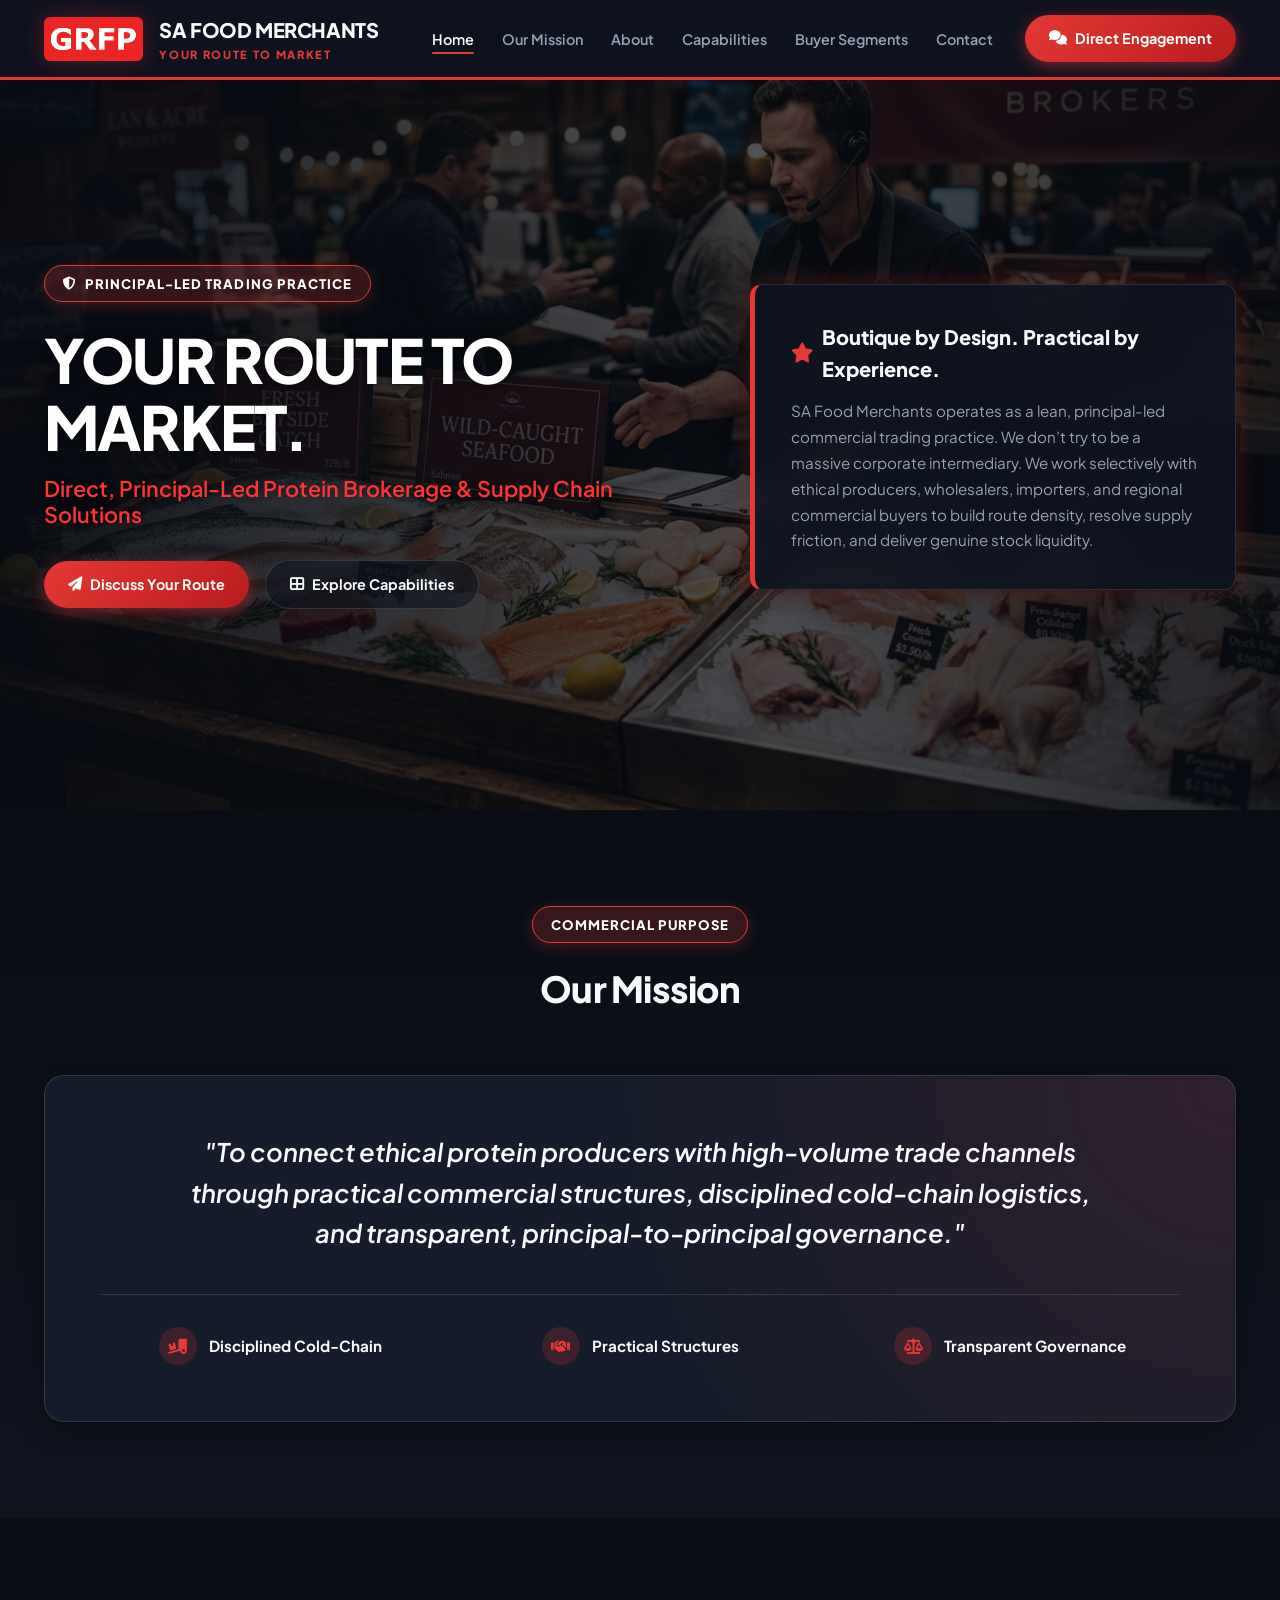
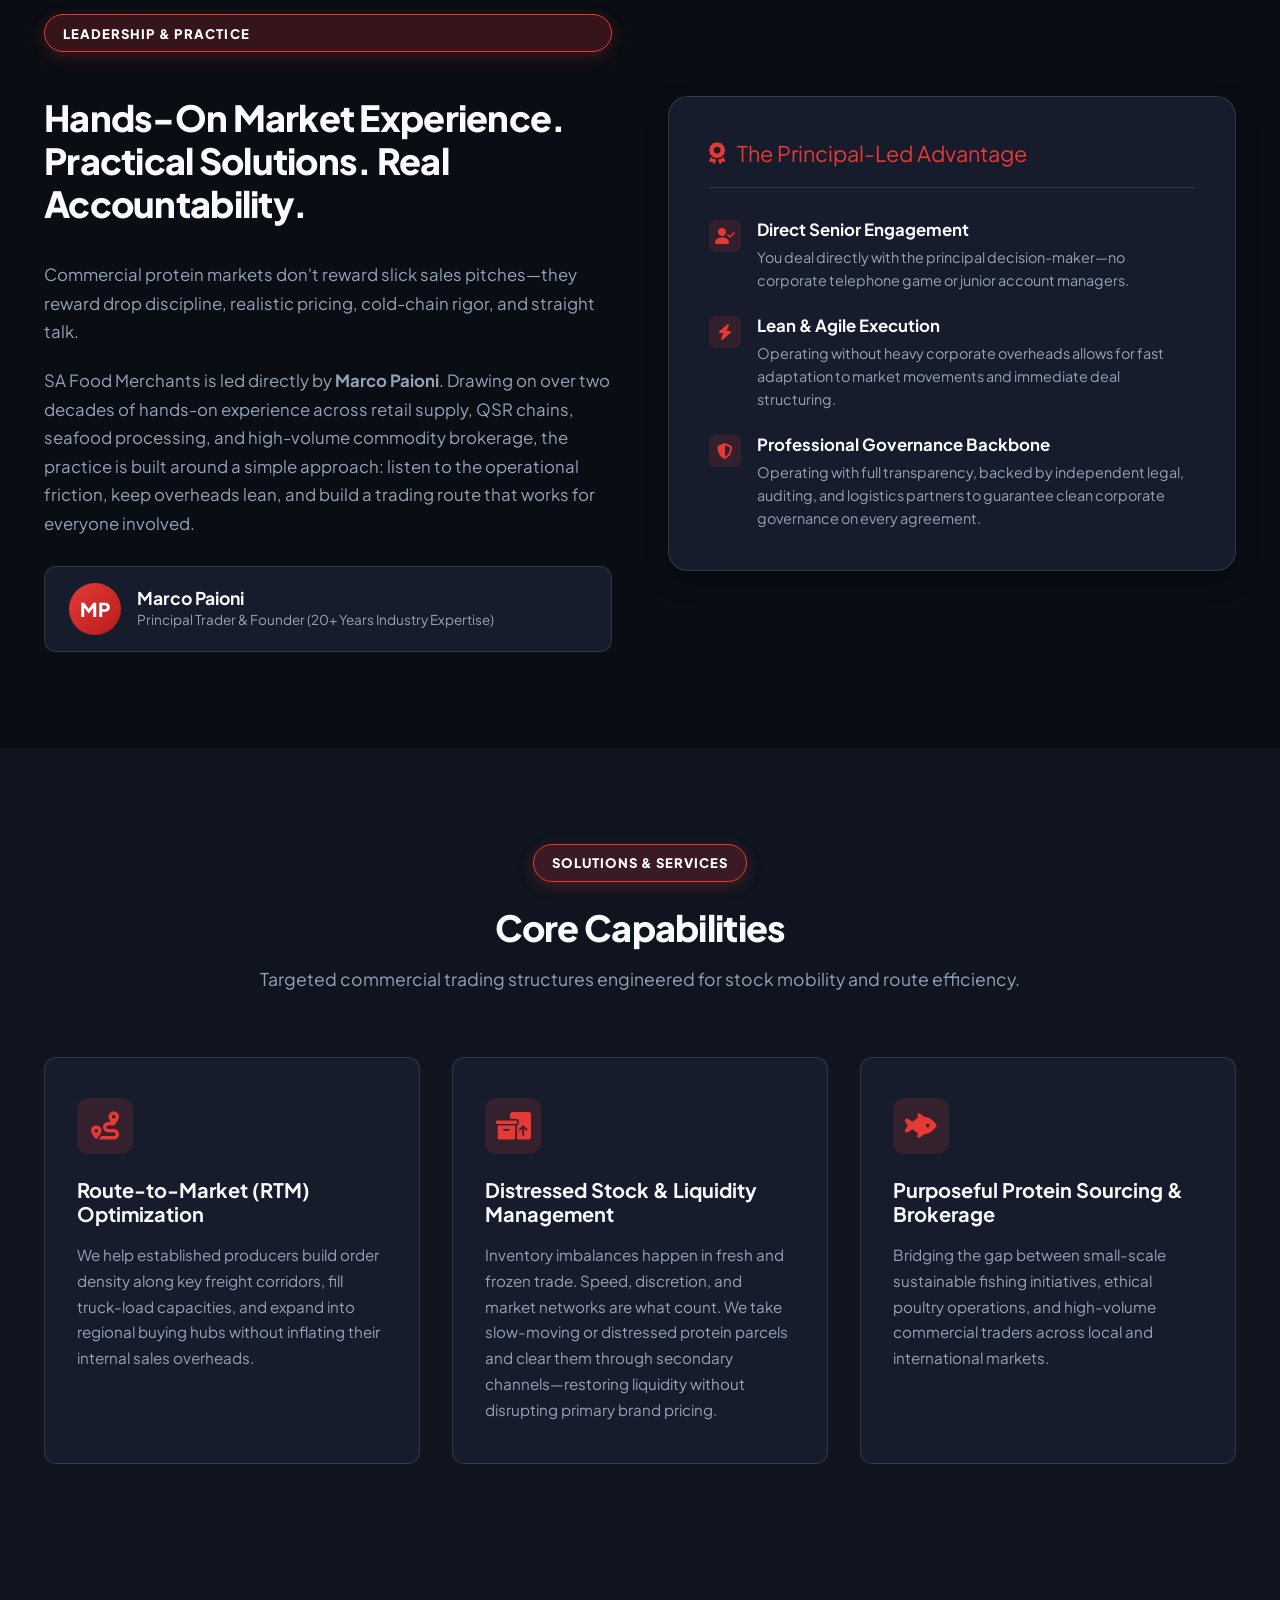
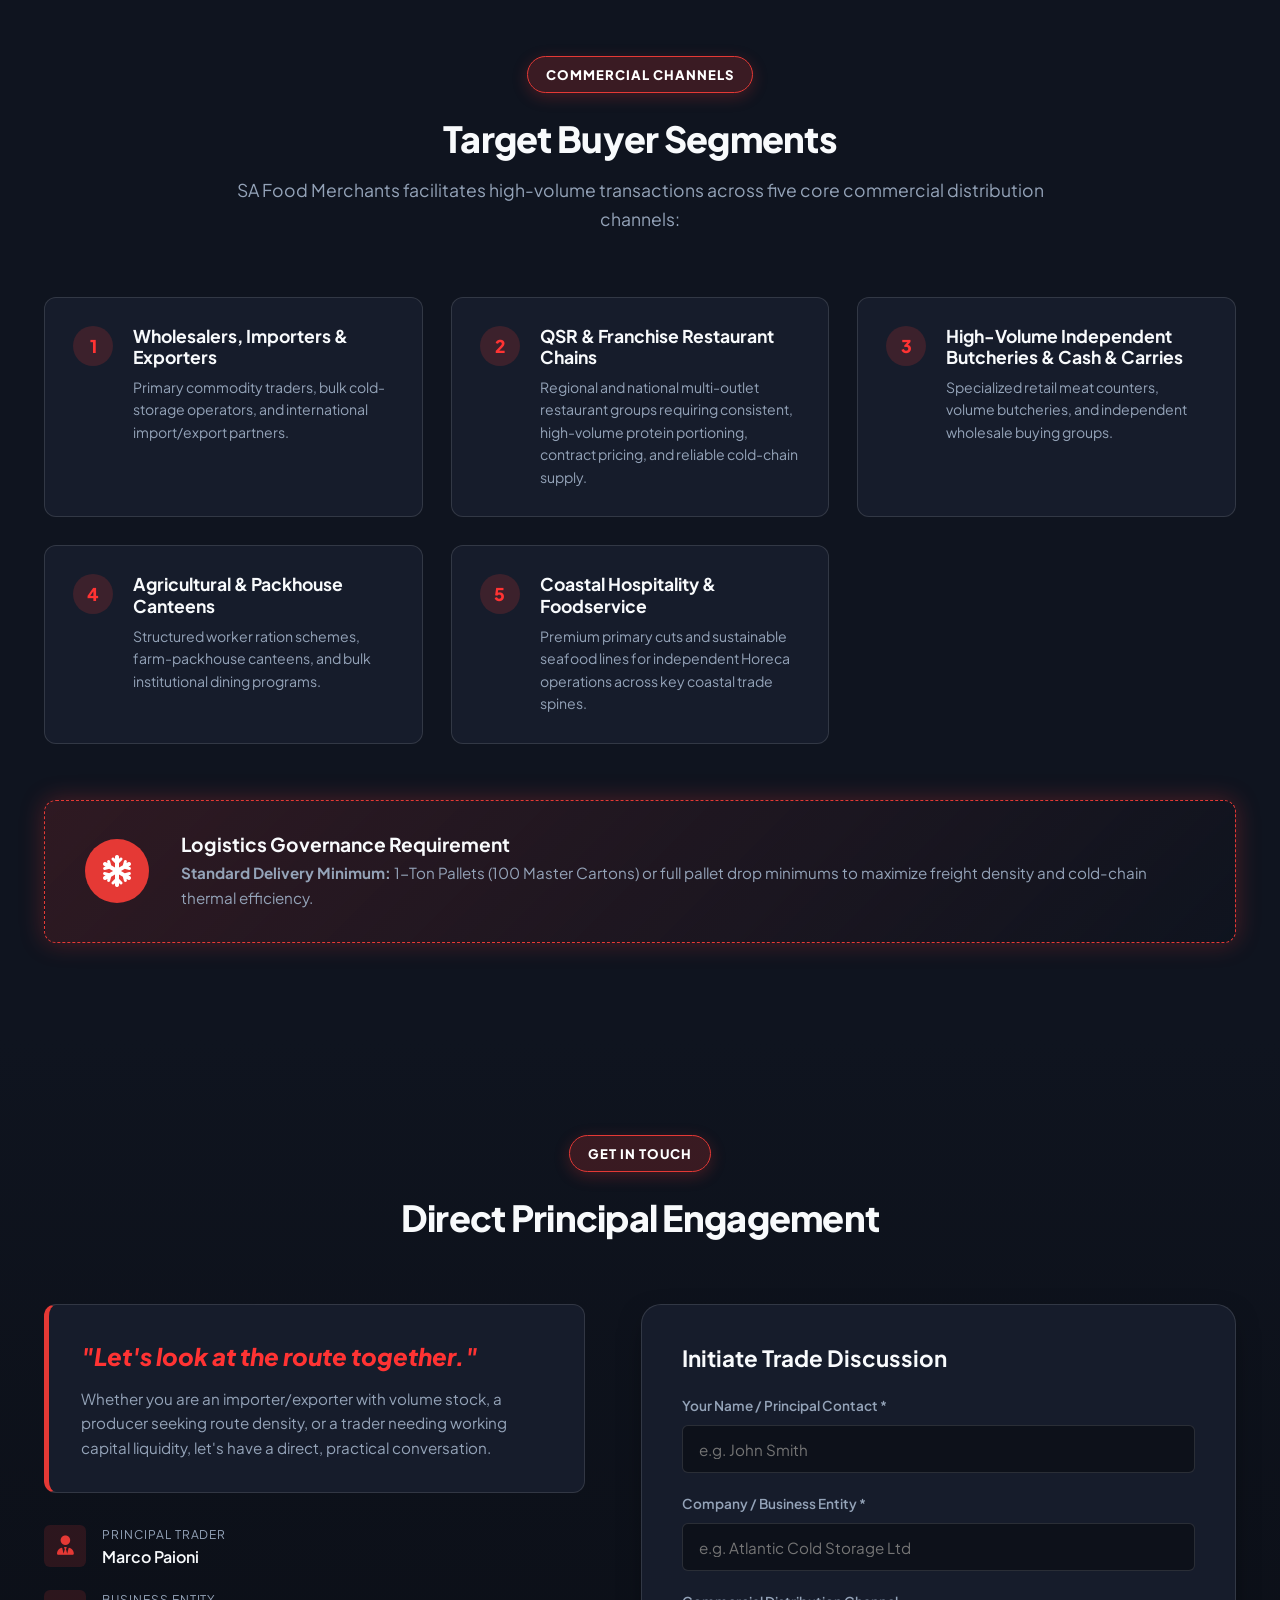
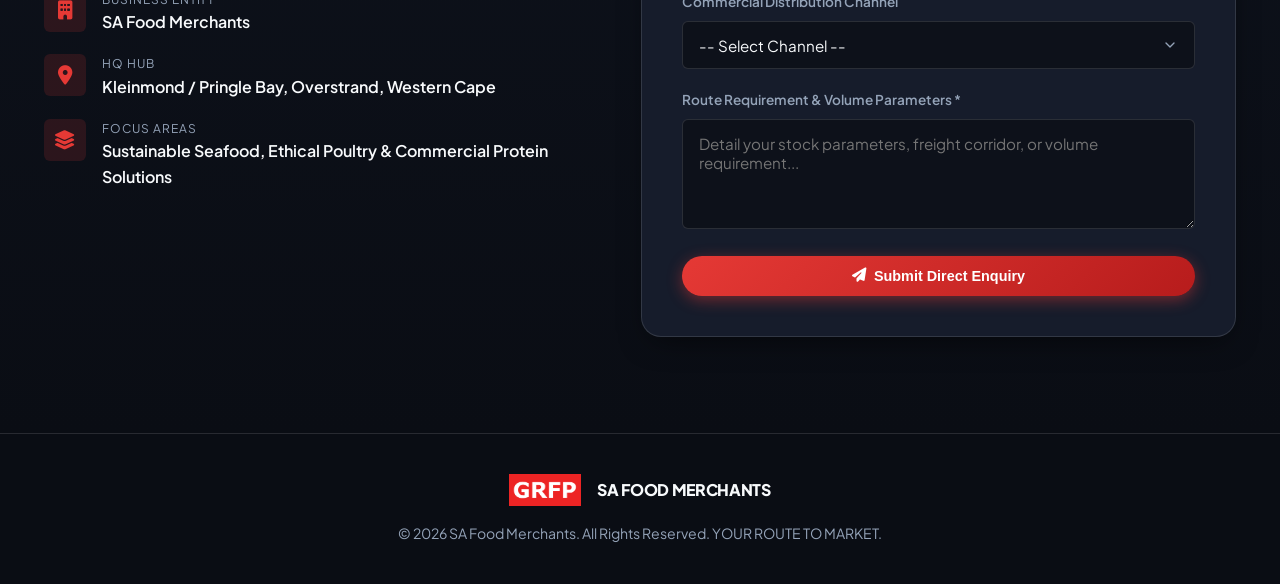
==== index.html @ 824115c0 "Add files via upload" ====
<!DOCTYPE html>
<html lang="en">
<head>
  <meta charset="UTF-8">
  <meta name="viewport" content="width=device-width, initial-scale=1.0">
  <title>SA Food Merchants | Your Route To Market</title>
  <meta name="description" content="Direct, Principal-Led Protein Brokerage & Supply Chain Solutions. SA Food Merchants connects ethical protein producers with high-volume trade channels across South Africa.">
  
  <!-- Google Fonts & FontAwesome -->
  <link rel="preconnect" href="https://fonts.googleapis.com">
  <link rel="preconnect" href="https://fonts.gstatic.com" crossorigin>
  <link href="https://fonts.googleapis.com/css2?family=Plus+Jakarta+Sans:ital,wght@0,400;0,500;0,600;0,700;0,800;1,600&display=swap" rel="stylesheet">
  <link rel="stylesheet" href="https://cdnjs.cloudflare.com/ajax/libs/font-awesome/6.4.0/css/all.min.css">
  
  <!-- Custom CSS -->
  <link rel="stylesheet" href="style.css">
</head>
<body>

  <!-- HEADER / NAVIGATION -->
  <header class="site-header">
    <div class="container nav-wrapper">
      <a href="#hero" class="brand-identity">
        <img src="GRFP-Logo.png" alt="GRFP Logo" class="brand-logo-img">
        <div class="brand-text-wrap">
          <span class="brand-name">SA Food Merchants</span>
          <span class="brand-tagline">YOUR ROUTE TO MARKET</span>
        </div>
      </a>

      <button class="mobile-toggle" aria-label="Toggle navigation menu">
        <i class="fas fa-bars"></i>
      </button>

      <nav class="main-nav">
        <ul class="nav-links">
          <li><a href="#hero" class="nav-link active">Home</a></li>
          <li><a href="#mission" class="nav-link">Our Mission</a></li>
          <li><a href="#about" class="nav-link">About</a></li>
          <li><a href="#capabilities" class="nav-link">Capabilities</a></li>
          <li><a href="#buyers" class="nav-link">Buyer Segments</a></li>
          <li><a href="#contact" class="nav-link">Contact</a></li>
        </ul>
        <a href="#contact" class="btn btn-primary">
          <i class="fas fa-comments"></i> Direct Engagement
        </a>
      </nav>
    </div>
  </header>

  <!-- SECTION 1: HERO -->
  <section id="hero" class="hero-section">
    <div class="hero-bg-overlay"></div>
    <div class="container hero-grid">
      <div class="hero-text-content fade-in-up">
        <div class="badge-pill">
          <i class="fas fa-shield-halved"></i> Principal-Led Trading Practice
        </div>
        <h1 class="hero-title">YOUR ROUTE TO MARKET.</h1>
        <h2 class="hero-subtitle">Direct, Principal-Led Protein Brokerage &amp; Supply Chain Solutions</h2>
        
        <div class="hero-actions">
          <a href="#contact" class="btn btn-primary">
            <i class="fas fa-paper-plane"></i> Discuss Your Route
          </a>
          <a href="#capabilities" class="btn btn-outline">
            <i class="fas fa-th-large"></i> Explore Capabilities
          </a>
        </div>
      </div>

      <!-- Hero Callout Box -->
      <div class="hero-callout-card fade-in-up">
        <div class="callout-header">
          <i class="fas fa-star text-red"></i>
          <span>Boutique by Design. Practical by Experience.</span>
        </div>
        <p class="callout-body">
          SA Food Merchants operates as a lean, principal-led commercial trading practice. We don’t try to be a massive corporate intermediary. We work selectively with ethical producers, wholesalers, importers, and regional commercial buyers to build route density, resolve supply friction, and deliver genuine stock liquidity.
        </p>
      </div>
    </div>
  </section>

  <!-- SECTION 2: MISSION STATEMENT -->
  <section id="mission" class="mission-section section-padding">
    <div class="container">
      <div class="section-header fade-in-up">
        <div class="badge-pill">Commercial Purpose</div>
        <h2 class="section-title">Our Mission</h2>
      </div>

      <div class="mission-card fade-in-up">
        <blockquote class="mission-quote">
          "To connect ethical protein producers with high-volume trade channels through practical commercial structures, disciplined cold-chain logistics, and transparent, principal-to-principal governance."
        </blockquote>

        <div class="mission-pillars">
          <div class="pillar-item">
            <div class="pillar-icon"><i class="fas fa-truck-ramp-box"></i></div>
            <span>Disciplined Cold-Chain</span>
          </div>
          <div class="pillar-item">
            <div class="pillar-icon"><i class="fas fa-handshake"></i></div>
            <span>Practical Structures</span>
          </div>
          <div class="pillar-item">
            <div class="pillar-icon"><i class="fas fa-scale-balanced"></i></div>
            <span>Transparent Governance</span>
          </div>
        </div>
      </div>
    </div>
  </section>

  <!-- SECTION 3: ABOUT & APPROACH -->
  <section id="about" class="section-padding">
    <div class="container">
      <div class="about-grid">
        <!-- Left: Text content -->
        <div class="about-content fade-in-up">
          <div class="badge-pill">Leadership &amp; Practice</div>
          <h2 class="section-title">Hands-On Market Experience. Practical Solutions. Real Accountability.</h2>
          
          <p class="about-text">
            Commercial protein markets don't reward slick sales pitches—they reward drop discipline, realistic pricing, cold-chain rigor, and straight talk.
          </p>
          
          <p class="about-text">
            SA Food Merchants is led directly by <strong>Marco Paioni</strong>. Drawing on over two decades of hands-on experience across retail supply, QSR chains, seafood processing, and high-volume commodity brokerage, the practice is built around a simple approach: listen to the operational friction, keep overheads lean, and build a trading route that works for everyone involved.
          </p>

          <div class="leader-badge">
            <div class="leader-avatar">MP</div>
            <div class="leader-info">
              <h4>Marco Paioni</h4>
              <p>Principal Trader &amp; Founder (20+ Years Industry Expertise)</p>
            </div>
          </div>
        </div>

        <!-- Right: Feature Box -->
        <div class="advantage-card fade-in-up">
          <div class="advantage-card-header">
            <i class="fas fa-award"></i>
            <span>The Principal-Led Advantage</span>
          </div>

          <ul class="advantage-list">
            <li class="advantage-item">
              <div class="advantage-bullet"><i class="fas fa-user-check"></i></div>
              <div class="advantage-details">
                <h5>Direct Senior Engagement</h5>
                <p>You deal directly with the principal decision-maker—no corporate telephone game or junior account managers.</p>
              </div>
            </li>

            <li class="advantage-item">
              <div class="advantage-bullet"><i class="fas fa-bolt"></i></div>
              <div class="advantage-details">
                <h5>Lean &amp; Agile Execution</h5>
                <p>Operating without heavy corporate overheads allows for fast adaptation to market movements and immediate deal structuring.</p>
              </div>
            </li>

            <li class="advantage-item">
              <div class="advantage-bullet"><i class="fas fa-shield-alt"></i></div>
              <div class="advantage-details">
                <h5>Professional Governance Backbone</h5>
                <p>Operating with full transparency, backed by independent legal, auditing, and logistics partners to guarantee clean corporate governance on every agreement.</p>
              </div>
            </li>
          </ul>
        </div>
      </div>
    </div>
  </section>

  <!-- SECTION 4: CORE SERVICES -->
  <section id="capabilities" class="section-padding" style="background: var(--bg-main);">
    <div class="container">
      <div class="section-header fade-in-up">
        <div class="badge-pill">Solutions &amp; Services</div>
        <h2 class="section-title">Core Capabilities</h2>
        <p class="section-subtitle">Targeted commercial trading structures engineered for stock mobility and route efficiency.</p>
      </div>

      <div class="capabilities-grid">
        <!-- Service 1 -->
        <div class="capability-card fade-in-up">
          <div class="capability-icon">
            <i class="fas fa-route"></i>
          </div>
          <h3 class="capability-title">Route-to-Market (RTM) Optimization</h3>
          <p class="capability-desc">
            We help established producers build order density along key freight corridors, fill truck-load capacities, and expand into regional buying hubs without inflating their internal sales overheads.
          </p>
        </div>

        <!-- Service 2 -->
        <div class="capability-card fade-in-up">
          <div class="capability-icon">
            <i class="fas fa-boxes-packing"></i>
          </div>
          <h3 class="capability-title">Distressed Stock &amp; Liquidity Management</h3>
          <p class="capability-desc">
            Inventory imbalances happen in fresh and frozen trade. Speed, discretion, and market networks are what count. We take slow-moving or distressed protein parcels and clear them through secondary channels—restoring liquidity without disrupting primary brand pricing.
          </p>
        </div>

        <!-- Service 3 -->
        <div class="capability-card fade-in-up">
          <div class="capability-icon">
            <i class="fas fa-fish-fins"></i>
          </div>
          <h3 class="capability-title">Purposeful Protein Sourcing &amp; Brokerage</h3>
          <p class="capability-desc">
            Bridging the gap between small-scale sustainable fishing initiatives, ethical poultry operations, and high-volume commercial traders across local and international markets.
          </p>
        </div>
      </div>
    </div>
  </section>

  <!-- SECTION 5: TARGET BUYER SEGMENTS & LOGISTICS GOVERNANCE -->
  <section id="buyers" class="buyers-section section-padding">
    <div class="container">
      <div class="section-header fade-in-up">
        <div class="badge-pill">Commercial Channels</div>
        <h2 class="section-title">Target Buyer Segments</h2>
        <p class="section-subtitle">
          SA Food Merchants facilitates high-volume transactions across five core commercial distribution channels:
        </p>
      </div>

      <div class="buyers-grid">
        <!-- Channel 1 -->
        <div class="buyer-card fade-in-up">
          <div class="buyer-number">1</div>
          <div class="buyer-info">
            <h4>Wholesalers, Importers &amp; Exporters</h4>
            <p>Primary commodity traders, bulk cold-storage operators, and international import/export partners.</p>
          </div>
        </div>

        <!-- Channel 2 -->
        <div class="buyer-card fade-in-up">
          <div class="buyer-number">2</div>
          <div class="buyer-info">
            <h4>QSR &amp; Franchise Restaurant Chains</h4>
            <p>Regional and national multi-outlet restaurant groups requiring consistent, high-volume protein portioning, contract pricing, and reliable cold-chain supply.</p>
          </div>
        </div>

        <!-- Channel 3 -->
        <div class="buyer-card fade-in-up">
          <div class="buyer-number">3</div>
          <div class="buyer-info">
            <h4>High-Volume Independent Butcheries &amp; Cash &amp; Carries</h4>
            <p>Specialized retail meat counters, volume butcheries, and independent wholesale buying groups.</p>
          </div>
        </div>

        <!-- Channel 4 -->
        <div class="buyer-card fade-in-up">
          <div class="buyer-number">4</div>
          <div class="buyer-info">
            <h4>Agricultural &amp; Packhouse Canteens</h4>
            <p>Structured worker ration schemes, farm-packhouse canteens, and bulk institutional dining programs.</p>
          </div>
        </div>

        <!-- Channel 5 -->
        <div class="buyer-card fade-in-up">
          <div class="buyer-number">5</div>
          <div class="buyer-info">
            <h4>Coastal Hospitality &amp; Foodservice</h4>
            <p>Premium primary cuts and sustainable seafood lines for independent Horeca operations across key coastal trade spines.</p>
          </div>
        </div>
      </div>

      <!-- Logistics Governance Box -->
      <div class="logistics-governance-box fade-in-up">
        <div class="logistics-badge-icon">
          <i class="fas fa-snowflake"></i>
        </div>
        <div class="logistics-details">
          <h4>Logistics Governance Requirement</h4>
          <p>
            <strong>Standard Delivery Minimum:</strong> 1-Ton Pallets (100 Master Cartons) or full pallet drop minimums to maximize freight density and cold-chain thermal efficiency.
          </p>
        </div>
      </div>
    </div>
  </section>

  <!-- SECTION 6: CONTACT / FOOTER -->
  <section id="contact" class="contact-section section-padding">
    <div class="container">
      <div class="section-header fade-in-up">
        <div class="badge-pill">Get In Touch</div>
        <h2 class="section-title">Direct Principal Engagement</h2>
      </div>

      <div class="contact-grid">
        <!-- Left Column: Quote & Info -->
        <div class="contact-info fade-in-up">
          <div class="contact-quote-card">
            <blockquote>"Let's look at the route together."</blockquote>
            <p>
              Whether you are an importer/exporter with volume stock, a producer seeking route density, or a trader needing working capital liquidity, let's have a direct, practical conversation.
            </p>
          </div>

          <div class="contact-details-list">
            <div class="detail-item">
              <div class="detail-icon"><i class="fas fa-user-tie"></i></div>
              <div class="detail-text">
                <label>Principal Trader</label>
                <span>Marco Paioni</span>
              </div>
            </div>

            <div class="detail-item">
              <div class="detail-icon"><i class="fas fa-building"></i></div>
              <div class="detail-text">
                <label>Business Entity</label>
                <span>SA Food Merchants</span>
              </div>
            </div>

            <div class="detail-item">
              <div class="detail-icon"><i class="fas fa-location-dot"></i></div>
              <div class="detail-text">
                <label>HQ Hub</label>
                <span>Kleinmond / Pringle Bay, Overstrand, Western Cape</span>
              </div>
            </div>

            <div class="detail-item">
              <div class="detail-icon"><i class="fas fa-layer-group"></i></div>
              <div class="detail-text">
                <label>Focus Areas</label>
                <span>Sustainable Seafood, Ethical Poultry &amp; Commercial Protein Solutions</span>
              </div>
            </div>
          </div>
        </div>

        <!-- Right Column: Interactive Contact Form -->
        <div class="contact-form-card fade-in-up">
          <h3>Initiate Trade Discussion</h3>
          <div id="formNotification" class="form-notification"></div>

          <form id="contactForm">
            <div class="form-group">
              <label for="name">Your Name / Principal Contact *</label>
              <input type="text" id="name" class="form-control" placeholder="e.g. John Smith" required>
            </div>

            <div class="form-group">
              <label for="company">Company / Business Entity *</label>
              <input type="text" id="company" class="form-control" placeholder="e.g. Atlantic Cold Storage Ltd" required>
            </div>

            <div class="form-group">
              <label for="channel">Commercial Distribution Channel</label>
              <select id="channel" class="form-control">
                <option value="">-- Select Channel --</option>
                <option value="Wholesale / Import / Export">Wholesalers, Importers &amp; Exporters</option>
                <option value="QSR & Franchise Chains">QSR &amp; Franchise Restaurant Chains</option>
                <option value="Butcheries & Cash & Carry">Independent Butcheries &amp; Cash &amp; Carries</option>
                <option value="Agricultural Canteens">Agricultural &amp; Packhouse Canteens</option>
                <option value="Coastal Hospitality">Coastal Hospitality &amp; Foodservice</option>
                <option value="Producer / Supplier">Ethical Producer / Supplier</option>
              </select>
            </div>

            <div class="form-group">
              <label for="message">Route Requirement &amp; Volume Parameters *</label>
              <textarea id="message" class="form-control" placeholder="Detail your stock parameters, freight corridor, or volume requirement..." required></textarea>
            </div>

            <button type="submit" class="btn btn-primary" style="width: 100%;">
              <i class="fas fa-paper-plane"></i> Submit Direct Enquiry
            </button>
          </form>
        </div>
      </div>
    </div>
  </section>

  <!-- FOOTER -->
  <footer class="site-footer">
    <div class="container footer-content">
      <div class="brand-identity" style="justify-content: center;">
        <img src="GRFP-Logo.png" alt="GRFP Logo" style="height: 32px; width: auto;">
        <span class="brand-name" style="font-size: 1rem;">SA Food Merchants</span>
      </div>
      <p>&copy; 2026 SA Food Merchants. All Rights Reserved. YOUR ROUTE TO MARKET.</p>
    </div>
  </footer>

  <!-- App Script -->
  <script src="app.js"></script>
</body>
</html>
---- style.css ----
/* ==========================================================================
   SA FOOD MERCHANTS (GRFP) - YOUR ROUTE TO MARKET
   Classic GRFP Seafood & Poultry Food Brokerage Hero & Red Brand Styling
   ========================================================================== */

:root {
  --bg-dark: #0a0d14;
  --bg-main: #0f141f;
  --bg-card: #161c2b;
  --bg-card-hover: #1e263b;
  --bg-glass: rgba(15, 20, 31, 0.88);
  --border-color: rgba(255, 255, 255, 0.12);
  --border-glow: rgba(229, 57, 53, 0.4);
  
  /* Classic GRFP Red Brand Palette */
  --grfp-red: #e53935;
  --grfp-red-dark: #b71c1c;
  --grfp-red-bright: #ff3333;
  --grfp-red-glow: rgba(229, 57, 53, 0.45);
  
  --accent-gold: #f4a261;
  --accent-ice: #e2e8f0;
  
  --text-main: #f8fafc;
  --text-muted: #94a3b8;
  --text-dark: #0f172a;

  --font-family: 'Plus Jakarta Sans', -apple-system, BlinkMacSystemFont, 'Segoe UI', Roboto, Helvetica, Arial, sans-serif;
  --radius-sm: 6px;
  --radius-md: 12px;
  --radius-lg: 20px;
  --radius-pill: 9999px;
  
  --transition: all 0.3s cubic-bezier(0.16, 1, 0.3, 1);
  --shadow-card: 0 10px 30px -10px rgba(0, 0, 0, 0.6);
  --shadow-red-glow: 0 0 25px rgba(229, 57, 53, 0.3);
}

/* Reset & Base */
*, *::before, *::after {
  box-sizing: border-box;
  margin: 0;
  padding: 0;
}

html {
  scroll-behavior: smooth;
  font-size: 16px;
}

body {
  font-family: var(--font-family);
  background-color: var(--bg-dark);
  color: var(--text-main);
  line-height: 1.6;
  overflow-x: hidden;
  -webkit-font-smoothing: antialiased;
}

/* Container */
.container {
  width: 100%;
  max-width: 1240px;
  margin: 0 auto;
  padding: 0 1.5rem;
}

/* Typography Utilities */
h1, h2, h3, h4, h5, h6 {
  color: var(--text-main);
  font-weight: 700;
  line-height: 1.2;
}

a {
  color: var(--text-main);
  text-decoration: none;
  transition: var(--transition);
}

a:hover {
  color: var(--grfp-red-bright);
}

.text-red { color: var(--grfp-red); }
.text-gold { color: var(--accent-gold); }
.text-muted { color: var(--text-muted); }

/* Header & Nav */
.site-header {
  position: fixed;
  top: 0;
  left: 0;
  right: 0;
  z-index: 1000;
  background: rgba(15, 20, 31, 0.94);
  backdrop-filter: blur(14px);
  -webkit-backdrop-filter: blur(14px);
  border-bottom: 3px solid var(--grfp-red);
  padding: 0.85rem 0;
  transition: var(--transition);
}

.site-header.scrolled {
  padding: 0.65rem 0;
  box-shadow: 0 10px 30px rgba(0, 0, 0, 0.7);
}

.nav-wrapper {
  display: flex;
  align-items: center;
  justify-content: space-between;
}

.brand-identity {
  display: flex;
  align-items: center;
  gap: 1rem;
}

.brand-logo-img {
  height: 44px;
  width: auto;
  object-fit: contain;
  border-radius: var(--radius-sm);
  box-shadow: var(--shadow-red-glow);
}

.brand-text-wrap {
  display: flex;
  flex-direction: column;
}

.brand-name {
  font-size: 1.25rem;
  font-weight: 800;
  letter-spacing: -0.02em;
  color: var(--text-main);
  text-transform: uppercase;
}

.brand-tagline {
  font-size: 0.7rem;
  font-weight: 800;
  letter-spacing: 0.15em;
  color: var(--grfp-red);
  text-transform: uppercase;
}

.main-nav {
  display: flex;
  align-items: center;
  gap: 2rem;
}

.nav-links {
  display: flex;
  align-items: center;
  gap: 1.75rem;
  list-style: none;
}

.nav-link {
  font-size: 0.9rem;
  font-weight: 600;
  color: var(--text-muted);
  transition: var(--transition);
  position: relative;
}

.nav-link:hover, .nav-link.active {
  color: var(--text-main);
}

.nav-link.active::after {
  content: '';
  position: absolute;
  bottom: -6px;
  left: 0;
  right: 0;
  height: 2px;
  background: var(--grfp-red);
  border-radius: var(--radius-pill);
}

.btn {
  display: inline-flex;
  align-items: center;
  justify-content: center;
  gap: 0.5rem;
  padding: 0.75rem 1.5rem;
  font-size: 0.9rem;
  font-weight: 700;
  border-radius: var(--radius-pill);
  transition: var(--transition);
  cursor: pointer;
  border: none;
  outline: none;
}

.btn-primary {
  background: linear-gradient(135deg, var(--grfp-red), var(--grfp-red-dark));
  color: #fff;
  box-shadow: 0 4px 15px var(--grfp-red-glow);
}

.btn-primary:hover {
  background: linear-gradient(135deg, var(--grfp-red-bright), var(--grfp-red));
  transform: translateY(-2px);
  box-shadow: 0 8px 25px rgba(229, 57, 53, 0.6);
  color: #fff;
}

.btn-outline {
  background: rgba(15, 20, 31, 0.6);
  border: 1px solid var(--border-color);
  color: var(--text-main);
}

.btn-outline:hover {
  border-color: var(--grfp-red);
  background: rgba(229, 57, 53, 0.15);
  color: var(--text-main);
}

/* Mobile Nav Toggle */
.mobile-toggle {
  display: none;
  background: transparent;
  border: none;
  color: var(--text-main);
  font-size: 1.5rem;
  cursor: pointer;
}

/* Hero Section */
.hero-section {
  position: relative;
  padding: 10rem 0 6rem;
  min-height: 90vh;
  display: flex;
  align-items: center;
  background: #07090e;
  overflow: hidden;
}

.hero-bg-overlay {
  position: absolute;
  inset: 0;
  background-image: linear-gradient(90deg, rgba(10, 13, 20, 0.92) 0%, rgba(10, 13, 20, 0.65) 60%, rgba(10, 13, 20, 0.85) 100%), url('hero_bg.jpg');
  background-size: cover;
  background-position: center;
  opacity: 0.85;
  pointer-events: none;
}

.hero-grid {
  display: grid;
  grid-template-columns: 1.15fr 0.85fr;
  gap: 3rem;
  align-items: center;
  position: relative;
  z-index: 2;
}

.badge-pill {
  display: inline-flex;
  align-items: center;
  gap: 0.5rem;
  padding: 0.45rem 1.1rem;
  border-radius: var(--radius-pill);
  background: rgba(229, 57, 53, 0.2);
  border: 1px solid var(--grfp-red);
  font-size: 0.82rem;
  font-weight: 800;
  color: #ffffff;
  text-transform: uppercase;
  letter-spacing: 0.08em;
  margin-bottom: 1.5rem;
  box-shadow: 0 4px 15px rgba(229, 57, 53, 0.25);
}

.hero-title {
  font-size: 3.8rem;
  font-weight: 800;
  letter-spacing: -0.03em;
  line-height: 1.1;
  margin-bottom: 1rem;
  color: #ffffff;
  text-shadow: 0 2px 10px rgba(0,0,0,0.5);
}

.hero-subtitle {
  font-size: 1.35rem;
  font-weight: 600;
  color: var(--grfp-red-bright);
  margin-bottom: 2rem;
  text-shadow: 0 2px 8px rgba(0,0,0,0.5);
}

.hero-actions {
  display: flex;
  align-items: center;
  gap: 1rem;
  margin-top: 2rem;
}

/* Callout Box in Hero */
.hero-callout-card {
  background: var(--bg-glass);
  backdrop-filter: blur(16px);
  -webkit-backdrop-filter: blur(16px);
  border: 1px solid var(--border-color);
  border-left: 5px solid var(--grfp-red);
  border-radius: var(--radius-md);
  padding: 2.25rem;
  box-shadow: var(--shadow-card), var(--shadow-red-glow);
  position: relative;
  transition: var(--transition);
}

.hero-callout-card:hover {
  border-color: var(--border-glow);
  transform: translateY(-4px);
}

.callout-header {
  font-size: 1.25rem;
  font-weight: 800;
  color: var(--text-main);
  margin-bottom: 0.85rem;
  display: flex;
  align-items: center;
  gap: 0.5rem;
}

.callout-body {
  font-size: 0.95rem;
  color: var(--text-muted);
  line-height: 1.7;
}

/* Section Header */
.section-padding {
  padding: 6rem 0;
}

.section-header {
  text-align: center;
  max-width: 820px;
  margin: 0 auto 4rem;
}

.section-title {
  font-size: 2.25rem;
  font-weight: 800;
  margin-bottom: 1rem;
  letter-spacing: -0.02em;
}

.section-subtitle {
  font-size: 1.1rem;
  color: var(--text-muted);
}

/* Mission Section */
.mission-section {
  background: linear-gradient(180deg, var(--bg-dark), var(--bg-main));
  position: relative;
  overflow: hidden;
}

.mission-card {
  background: var(--bg-card);
  border: 1px solid var(--border-color);
  border-radius: var(--radius-lg);
  padding: 3.5rem;
  text-align: center;
  position: relative;
  box-shadow: var(--shadow-card);
  background-image: radial-gradient(circle at top right, rgba(229, 57, 53, 0.12), transparent 50%);
}

.mission-quote {
  font-size: 1.6rem;
  font-weight: 600;
  font-style: italic;
  color: var(--text-main);
  line-height: 1.6;
  max-width: 920px;
  margin: 0 auto 2.5rem;
  position: relative;
}

.mission-pillars {
  display: grid;
  grid-template-columns: repeat(3, 1fr);
  gap: 2rem;
  margin-top: 2rem;
  border-top: 1px solid var(--border-color);
  padding-top: 2rem;
}

.pillar-item {
  display: flex;
  align-items: center;
  justify-content: center;
  gap: 0.75rem;
  font-weight: 700;
  font-size: 0.95rem;
  color: var(--text-main);
}

.pillar-icon {
  width: 38px;
  height: 38px;
  border-radius: 50%;
  background: rgba(229, 57, 53, 0.18);
  display: flex;
  align-items: center;
  justify-content: center;
  color: var(--grfp-red);
  flex-shrink: 0;
}

/* About & Approach Section */
.about-grid {
  display: grid;
  grid-template-columns: 1fr 1fr;
  gap: 3.5rem;
  align-items: center;
}

.about-content {
  display: flex;
  flex-direction: column;
  gap: 1.25rem;
}

.about-text {
  font-size: 1.05rem;
  color: var(--text-muted);
  line-height: 1.7;
}

.leader-badge {
  display: inline-flex;
  align-items: center;
  gap: 1rem;
  padding: 1rem 1.5rem;
  background: var(--bg-card);
  border: 1px solid var(--border-color);
  border-radius: var(--radius-md);
  margin-top: 0.5rem;
}

.leader-avatar {
  width: 52px;
  height: 52px;
  border-radius: 50%;
  background: linear-gradient(135deg, var(--grfp-red), var(--grfp-red-dark));
  display: flex;
  align-items: center;
  justify-content: center;
  font-weight: 800;
  font-size: 1.2rem;
  color: #ffffff;
  flex-shrink: 0;
}

.leader-info h4 {
  font-size: 1.1rem;
  color: var(--text-main);
}

.leader-info p {
  font-size: 0.85rem;
  color: var(--text-muted);
}

/* Advantage Card */
.advantage-card {
  background: var(--bg-card);
  border: 1px solid var(--border-color);
  border-radius: var(--radius-lg);
  padding: 2.5rem;
  box-shadow: var(--shadow-card);
  position: relative;
}

.advantage-card-header {
  display: flex;
  align-items: center;
  gap: 0.75rem;
  font-size: 1.35rem;
  margin-bottom: 2rem;
  color: var(--grfp-red);
  border-bottom: 1px solid var(--border-color);
  padding-bottom: 1rem;
}

.advantage-list {
  display: flex;
  flex-direction: column;
  gap: 1.5rem;
  list-style: none;
}

.advantage-item {
  display: flex;
  gap: 1rem;
}

.advantage-bullet {
  width: 32px;
  height: 32px;
  flex-shrink: 0;
  border-radius: var(--radius-sm);
  background: rgba(229, 57, 53, 0.15);
  color: var(--grfp-red);
  display: flex;
  align-items: center;
  justify-content: center;
  font-size: 1rem;
}

.advantage-details h5 {
  font-size: 1.05rem;
  margin-bottom: 0.35rem;
  color: var(--text-main);
}

.advantage-details p {
  font-size: 0.9rem;
  color: var(--text-muted);
  line-height: 1.6;
}

/* Capabilities Cards Grid */
.capabilities-grid {
  display: grid;
  grid-template-columns: repeat(3, 1fr);
  gap: 2rem;
}

.capability-card {
  background: var(--bg-card);
  border: 1px solid var(--border-color);
  border-radius: var(--radius-md);
  padding: 2.5rem 2rem;
  transition: var(--transition);
  display: flex;
  flex-direction: column;
  position: relative;
  overflow: hidden;
}

.capability-card::before {
  content: '';
  position: absolute;
  top: 0;
  left: 0;
  right: 0;
  height: 3px;
  background: linear-gradient(90deg, var(--grfp-red), var(--grfp-red-bright));
  opacity: 0;
  transition: var(--transition);
}

.capability-card:hover {
  transform: translateY(-8px);
  background: var(--bg-card-hover);
  border-color: var(--border-glow);
  box-shadow: var(--shadow-card);
}

.capability-card:hover::before {
  opacity: 1;
}

.capability-icon {
  width: 56px;
  height: 56px;
  border-radius: var(--radius-md);
  background: rgba(229, 57, 53, 0.15);
  color: var(--grfp-red);
  display: flex;
  align-items: center;
  justify-content: center;
  font-size: 1.75rem;
  margin-bottom: 1.5rem;
}

.capability-title {
  font-size: 1.25rem;
  margin-bottom: 1rem;
}

.capability-desc {
  font-size: 0.95rem;
  color: var(--text-muted);
  line-height: 1.7;
}

/* Target Buyers Section */
.buyers-section {
  background: var(--bg-main);
}

.buyers-grid {
  display: grid;
  grid-template-columns: repeat(3, 1fr);
  gap: 1.75rem;
  margin-bottom: 3.5rem;
}

.buyer-card {
  background: var(--bg-card);
  border: 1px solid var(--border-color);
  border-radius: var(--radius-md);
  padding: 1.75rem;
  transition: var(--transition);
  display: flex;
  gap: 1.25rem;
}

.buyer-card:hover {
  border-color: var(--border-glow);
  transform: translateY(-4px);
  background: var(--bg-card-hover);
}

.buyer-number {
  width: 40px;
  height: 40px;
  flex-shrink: 0;
  border-radius: 50%;
  background: rgba(229, 57, 53, 0.18);
  color: var(--grfp-red-bright);
  font-weight: 800;
  font-size: 1.1rem;
  display: flex;
  align-items: center;
  justify-content: center;
}

.buyer-info h4 {
  font-size: 1.1rem;
  margin-bottom: 0.5rem;
}

.buyer-info p {
  font-size: 0.88rem;
  color: var(--text-muted);
  line-height: 1.6;
}

/* Logistics Governance Banner */
.logistics-governance-box {
  background: linear-gradient(135deg, rgba(229, 57, 53, 0.15), rgba(15, 20, 31, 0.95));
  border: 1px dashed var(--grfp-red);
  border-radius: var(--radius-md);
  padding: 2rem 2.5rem;
  display: flex;
  align-items: center;
  gap: 2rem;
  box-shadow: var(--shadow-red-glow);
}

.logistics-badge-icon {
  width: 64px;
  height: 64px;
  flex-shrink: 0;
  border-radius: 50%;
  background: var(--grfp-red);
  color: #fff;
  display: flex;
  align-items: center;
  justify-content: center;
  font-size: 2rem;
}

.logistics-details h4 {
  font-size: 1.2rem;
  color: var(--text-main);
  margin-bottom: 0.35rem;
}

.logistics-details p {
  font-size: 0.95rem;
  color: var(--text-muted);
}

/* Contact & Footer Section */
.contact-section {
  background: linear-gradient(180deg, var(--bg-main), var(--bg-dark));
  position: relative;
}

.contact-grid {
  display: grid;
  grid-template-columns: 1fr 1.1fr;
  gap: 3.5rem;
}

.contact-info {
  display: flex;
  flex-direction: column;
  gap: 2rem;
}

.contact-quote-card {
  background: var(--bg-card);
  border: 1px solid var(--border-color);
  border-left: 5px solid var(--grfp-red);
  border-radius: var(--radius-md);
  padding: 2rem;
}

.contact-quote-card blockquote {
  font-size: 1.5rem;
  font-weight: 800;
  color: var(--grfp-red-bright);
  margin-bottom: 0.75rem;
  font-style: italic;
}

.contact-quote-card p {
  font-size: 0.95rem;
  color: var(--text-muted);
}

.contact-details-list {
  display: flex;
  flex-direction: column;
  gap: 1.25rem;
}

.detail-item {
  display: flex;
  align-items: flex-start;
  gap: 1rem;
}

.detail-icon {
  width: 42px;
  height: 42px;
  border-radius: var(--radius-sm);
  background: rgba(229, 57, 53, 0.15);
  color: var(--grfp-red);
  display: flex;
  align-items: center;
  justify-content: center;
  font-size: 1.2rem;
  flex-shrink: 0;
}

.detail-text label {
  font-size: 0.75rem;
  text-transform: uppercase;
  letter-spacing: 0.08em;
  color: var(--text-muted);
  display: block;
}

.detail-text span {
  font-size: 1rem;
  font-weight: 600;
  color: var(--text-main);
}

/* Contact Form Card */
.contact-form-card {
  background: var(--bg-card);
  border: 1px solid var(--border-color);
  border-radius: var(--radius-lg);
  padding: 2.5rem;
  box-shadow: var(--shadow-card);
}

.contact-form-card h3 {
  font-size: 1.4rem;
  margin-bottom: 1.5rem;
}

.form-group {
  margin-bottom: 1.25rem;
}

.form-group label {
  display: block;
  font-size: 0.85rem;
  font-weight: 600;
  color: var(--text-muted);
  margin-bottom: 0.5rem;
}

.form-control {
  width: 100%;
  padding: 0.85rem 1rem;
  background: rgba(10, 13, 20, 0.7);
  border: 1px solid var(--border-color);
  border-radius: var(--radius-sm);
  color: var(--text-main);
  font-family: inherit;
  font-size: 0.95rem;
  transition: var(--transition);
}

.form-control:focus {
  outline: none;
  border-color: var(--grfp-red);
  box-shadow: 0 0 10px rgba(229, 57, 53, 0.3);
  background: rgba(10, 13, 20, 0.95);
}

select.form-control {
  appearance: none;
  background-image: url("data:image/svg+xml,%3Csvg xmlns='http://www.w3.org/2000/svg' width='16' height='16' viewBox='0 0 24 24' fill='none' stroke='%2394a3b8' stroke-width='2' stroke-linecap='round' stroke-linejoin='round'%3E%3Cpolyline points='6 9 12 15 18 9'%3E%3C/polyline%3E%3C/svg%3E");
  background-repeat: no-repeat;
  background-position: right 1rem center;
}

textarea.form-control {
  resize: vertical;
  min-height: 110px;
}

/* Modal / Toast Notification */
.form-notification {
  display: none;
  padding: 1rem;
  background: rgba(229, 57, 53, 0.15);
  border: 1px solid var(--grfp-red);
  border-radius: var(--radius-sm);
  color: var(--text-main);
  margin-bottom: 1rem;
  font-size: 0.9rem;
}

/* Footer */
.site-footer {
  border-top: 1px solid var(--border-color);
  background: var(--bg-dark);
  padding: 2.5rem 0;
  text-align: center;
  font-size: 0.88rem;
  color: var(--text-muted);
}

.footer-content {
  display: flex;
  flex-direction: column;
  align-items: center;
  gap: 1rem;
}

/* Scroll Animations */
.fade-in-up {
  opacity: 0;
  transform: translateY(30px);
  transition: opacity 0.6s ease, transform 0.6s ease;
}

.fade-in-up.visible {
  opacity: 1;
  transform: translateY(0);
}

/* Responsive Media Queries */
@media (max-width: 1024px) {
  .hero-grid {
    grid-template-columns: 1fr;
  }
  
  .about-grid, .contact-grid {
    grid-template-columns: 1fr;
  }
  
  .capabilities-grid, .buyers-grid {
    grid-template-columns: repeat(2, 1fr);
  }
}

@media (max-width: 768px) {
  .site-header {
    padding: 0.75rem 0;
  }

  .mobile-toggle {
    display: block;
  }

  .main-nav {
    position: fixed;
    top: 70px;
    left: 0;
    right: 0;
    background: var(--bg-card);
    border-bottom: 1px solid var(--border-color);
    flex-direction: column;
    padding: 2rem;
    gap: 1.5rem;
    transform: translateY(-150%);
    transition: var(--transition);
  }

  .main-nav.active {
    transform: translateY(0);
    box-shadow: 0 20px 40px rgba(0, 0, 0, 0.6);
  }

  .nav-links {
    flex-direction: column;
    width: 100%;
    gap: 1.25rem;
  }

  .hero-title {
    font-size: 2.5rem;
  }

  .capabilities-grid, .buyers-grid, .mission-pillars {
    grid-template-columns: 1fr;
  }

  .logistics-governance-box {
    flex-direction: column;
    text-align: center;
  }
}
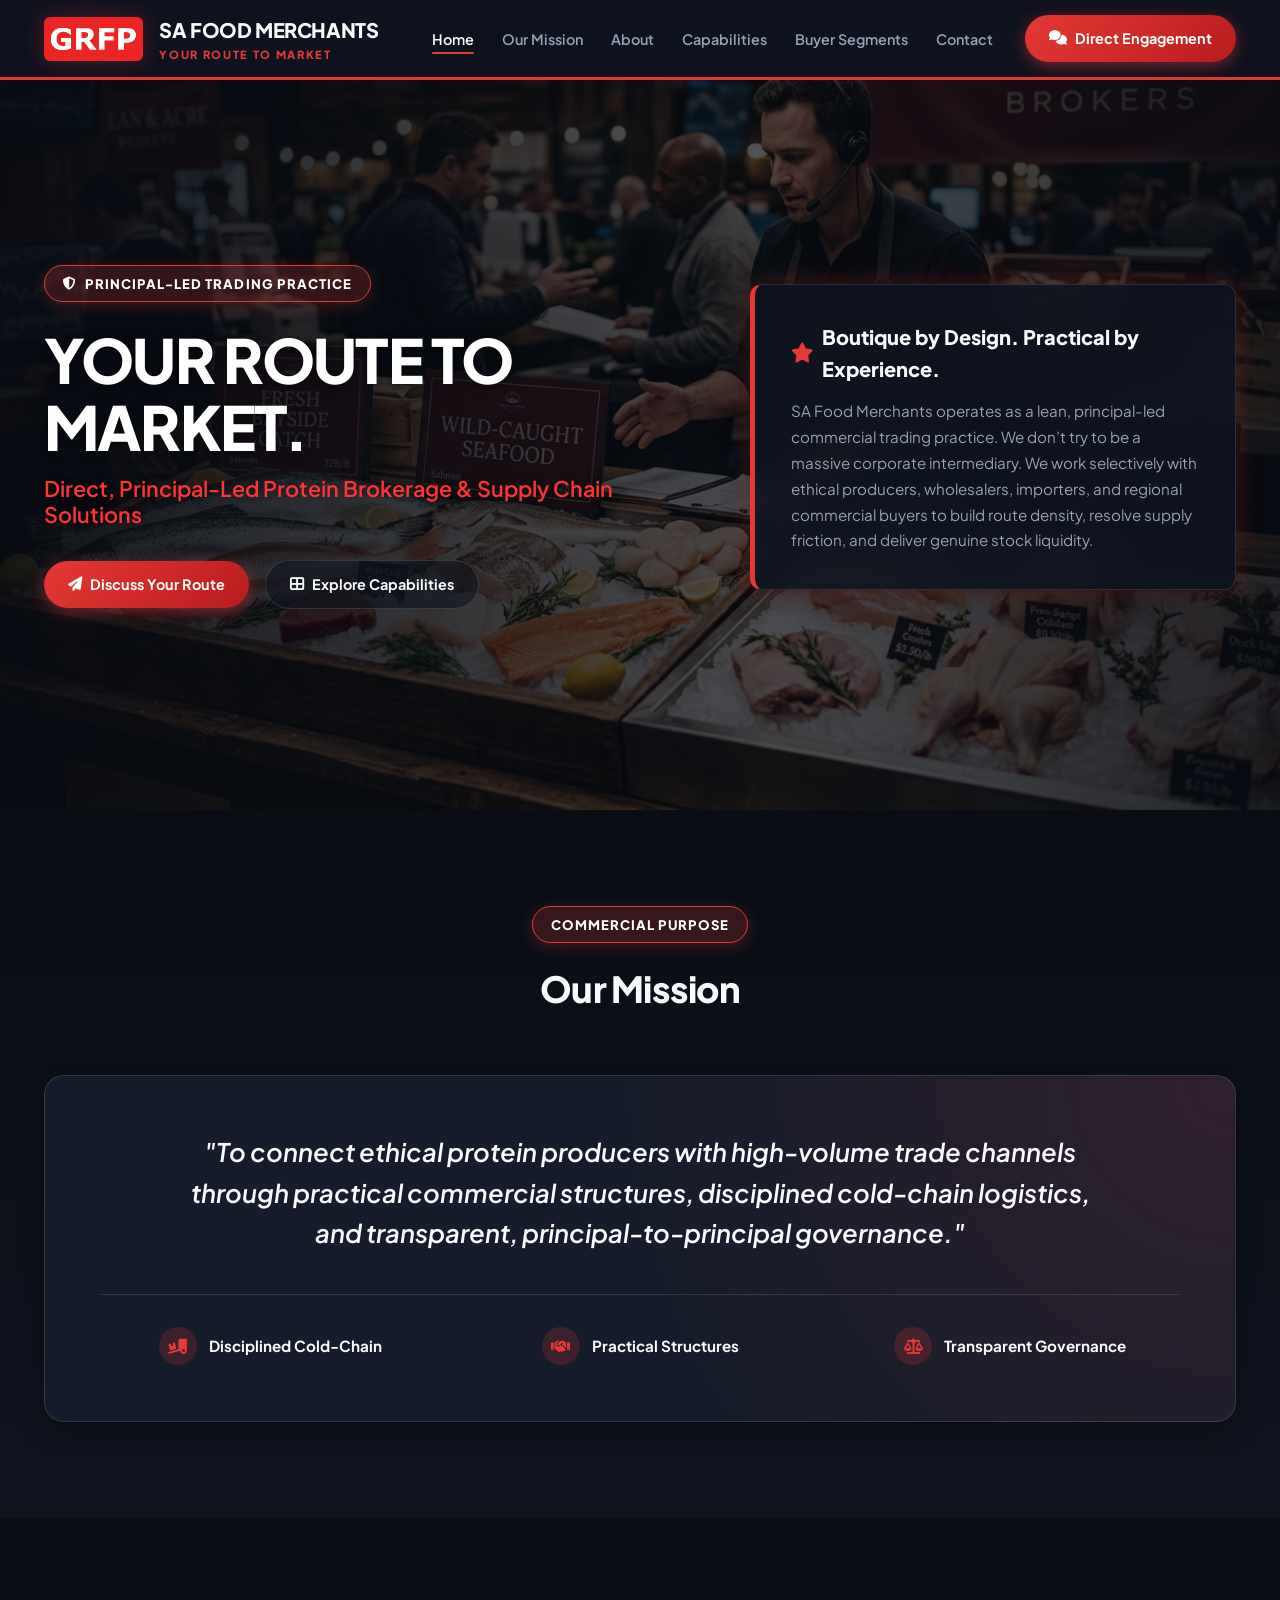
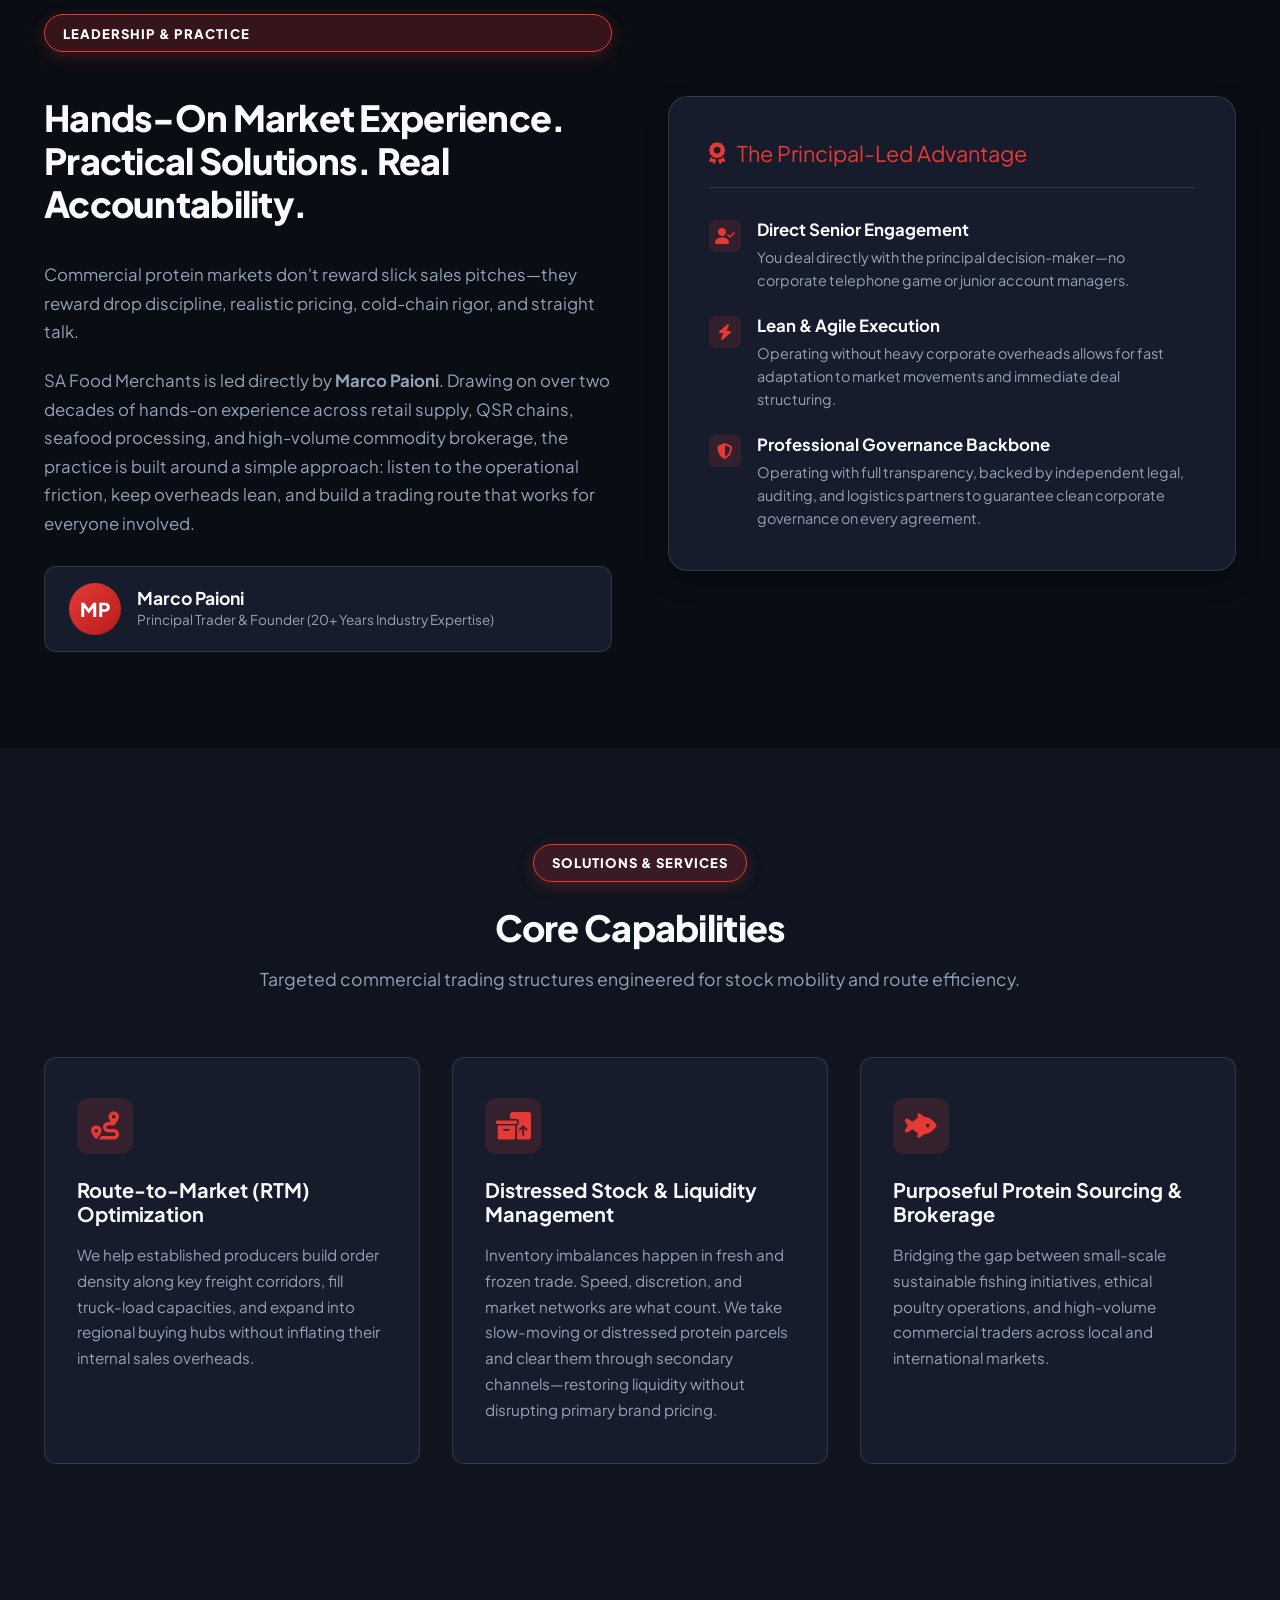
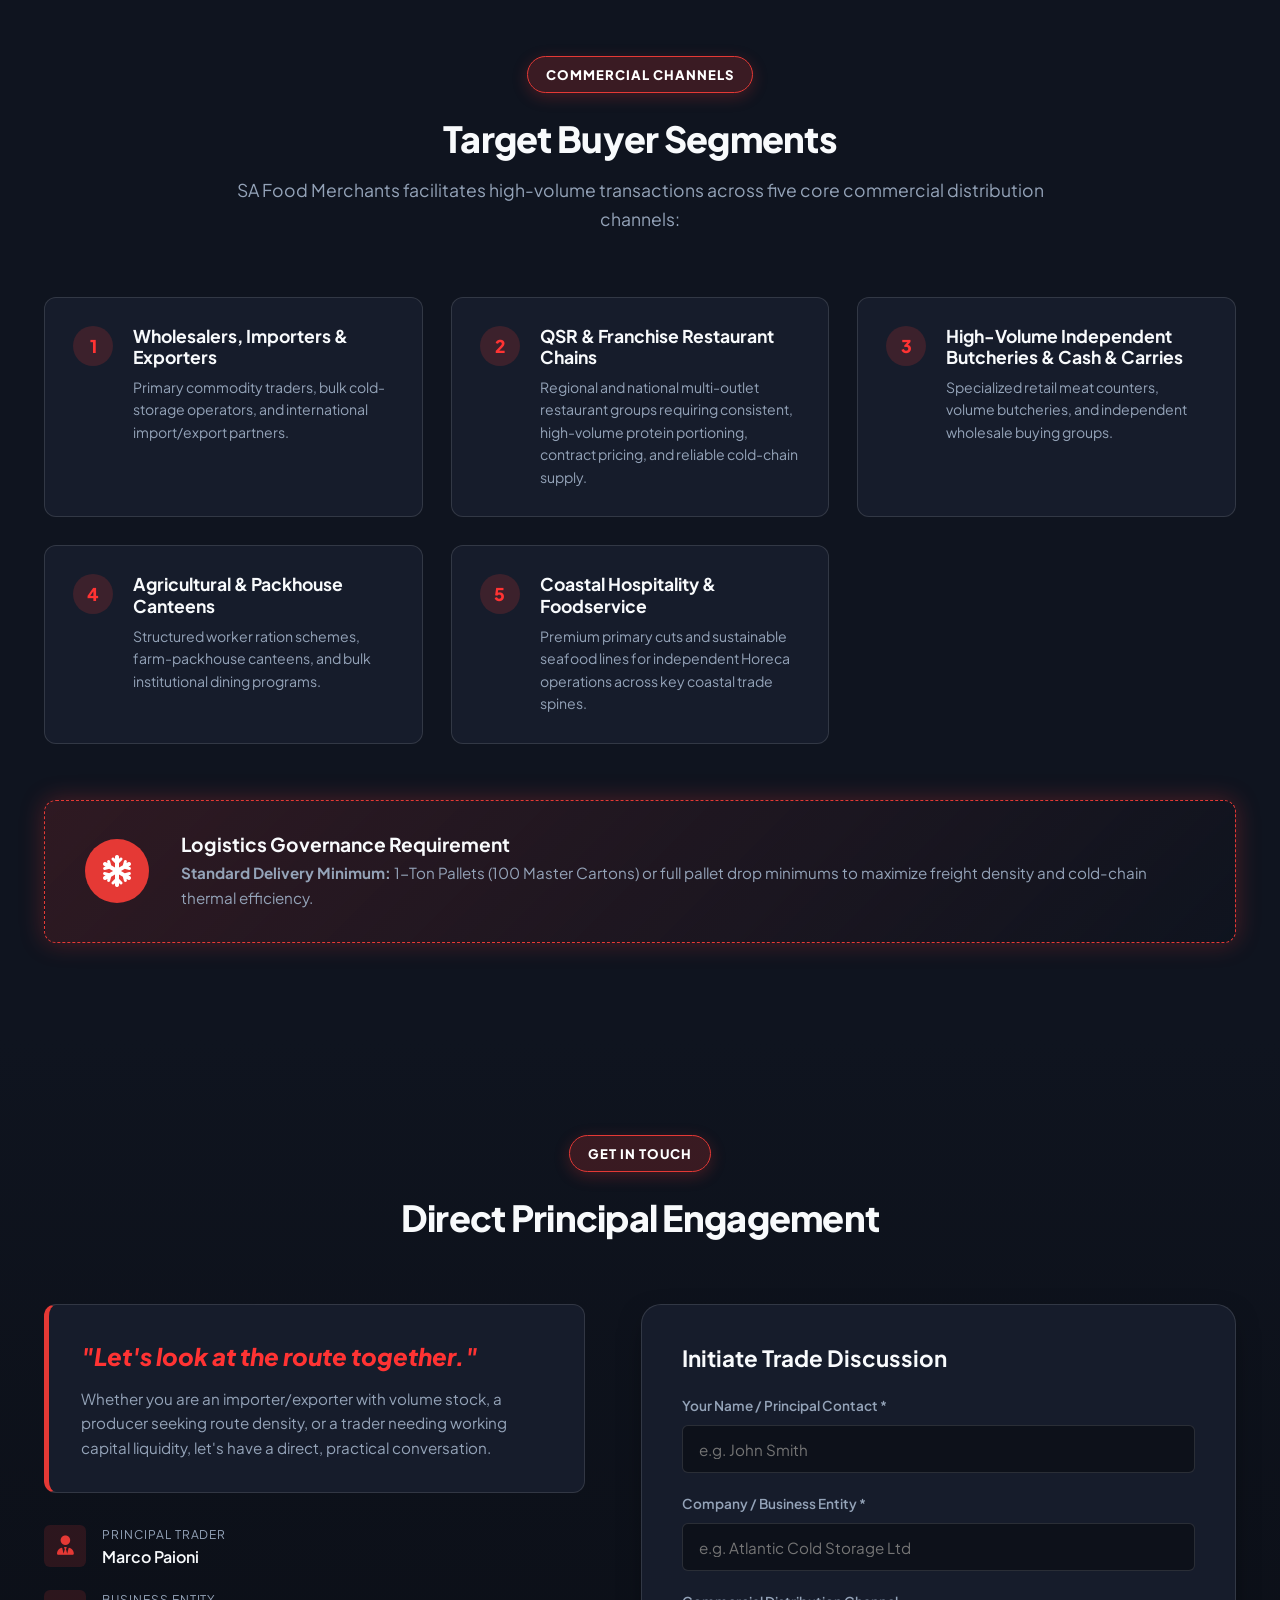
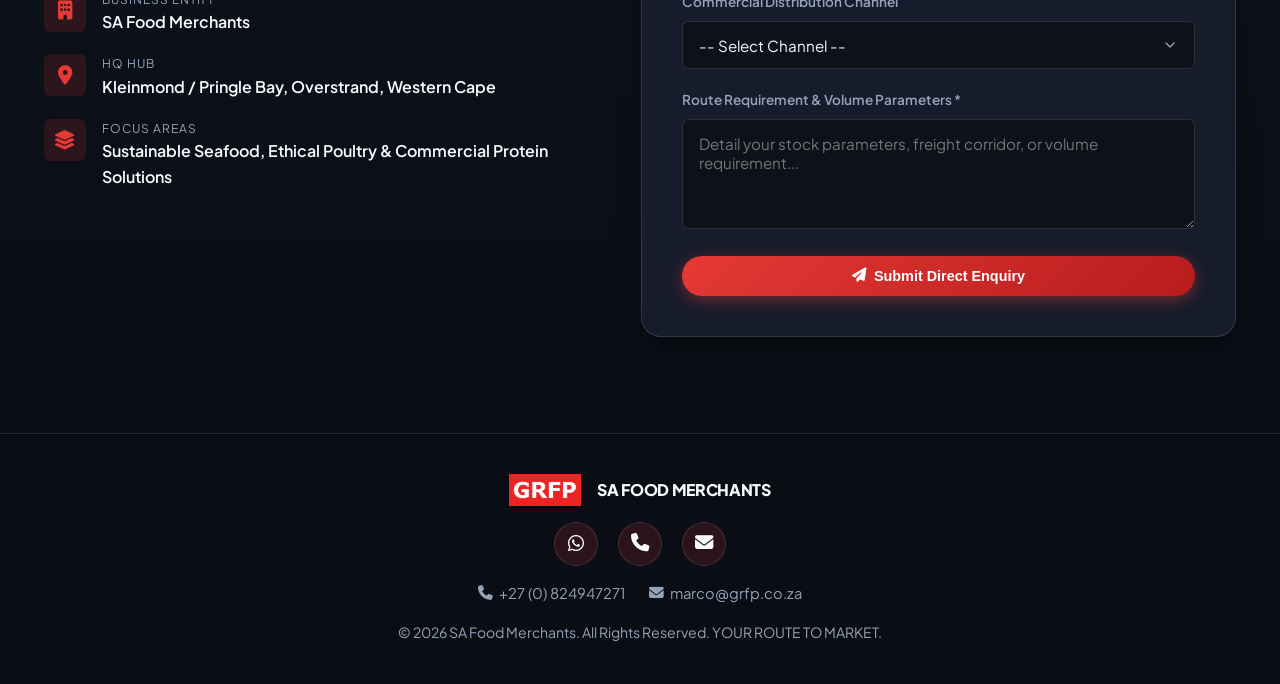
==== commit d911dbf8: "feat(ui): add contact information and social links to footer Add WhatsApp, phone, and email contact " ====
--- a/index.html
+++ b/index.html
@@ -398,6 +398,18 @@
         <img src="GRFP-Logo.png" alt="GRFP Logo" style="height: 32px; width: auto;">
         <span class="brand-name" style="font-size: 1rem;">SA Food Merchants</span>
       </div>
+
+      <div class="footer-contact-details">
+        <a href="https://wa.me/27824947271" target="_blank" rel="noopener" aria-label="WhatsApp"><i class="fab fa-whatsapp"></i></a>
+        <a href="tel:+27824947271" aria-label="Call"><i class="fas fa-phone"></i></a>
+        <a href="mailto:marco@grfp.co.za" aria-label="Email"><i class="fas fa-envelope"></i></a>
+      </div>
+
+      <div class="footer-contact-text">
+        <span><i class="fas fa-phone"></i> <a href="tel:+27824947271">+27 (0) 824947271</a></span>
+        <span><i class="fas fa-envelope"></i> <a href="mailto:marco@grfp.co.za">marco@grfp.co.za</a></span>
+      </div>
+
       <p>&copy; 2026 SA Food Merchants. All Rights Reserved. YOUR ROUTE TO MARKET.</p>
     </div>
   </footer>
--- a/style.css
+++ b/style.css
@@ -855,6 +855,58 @@
   gap: 1rem;
 }
 
+.footer-contact-details {
+  display: flex;
+  align-items: center;
+  gap: 1.25rem;
+}
+
+.footer-contact-details a {
+  display: flex;
+  align-items: center;
+  justify-content: center;
+  width: 44px;
+  height: 44px;
+  border-radius: 50%;
+  background: rgba(229, 57, 53, 0.15);
+  color: var(--text-main);
+  font-size: 1.15rem;
+  transition: var(--transition);
+  border: 1px solid var(--border-color);
+}
+
+.footer-contact-details a:hover {
+  background: var(--grfp-red);
+  color: #fff;
+  transform: translateY(-2px);
+  border-color: var(--grfp-red);
+}
+
+.footer-contact-text {
+  display: flex;
+  align-items: center;
+  gap: 1.5rem;
+  flex-wrap: wrap;
+  justify-content: center;
+  font-size: 0.92rem;
+}
+
+.footer-contact-text span {
+  display: inline-flex;
+  align-items: center;
+  gap: 0.4rem;
+  color: var(--text-muted);
+}
+
+.footer-contact-text a {
+  color: var(--text-muted);
+  transition: var(--transition);
+}
+
+.footer-contact-text a:hover {
+  color: var(--grfp-red-bright);
+}
+
 /* Scroll Animations */
 .fade-in-up {
   opacity: 0;
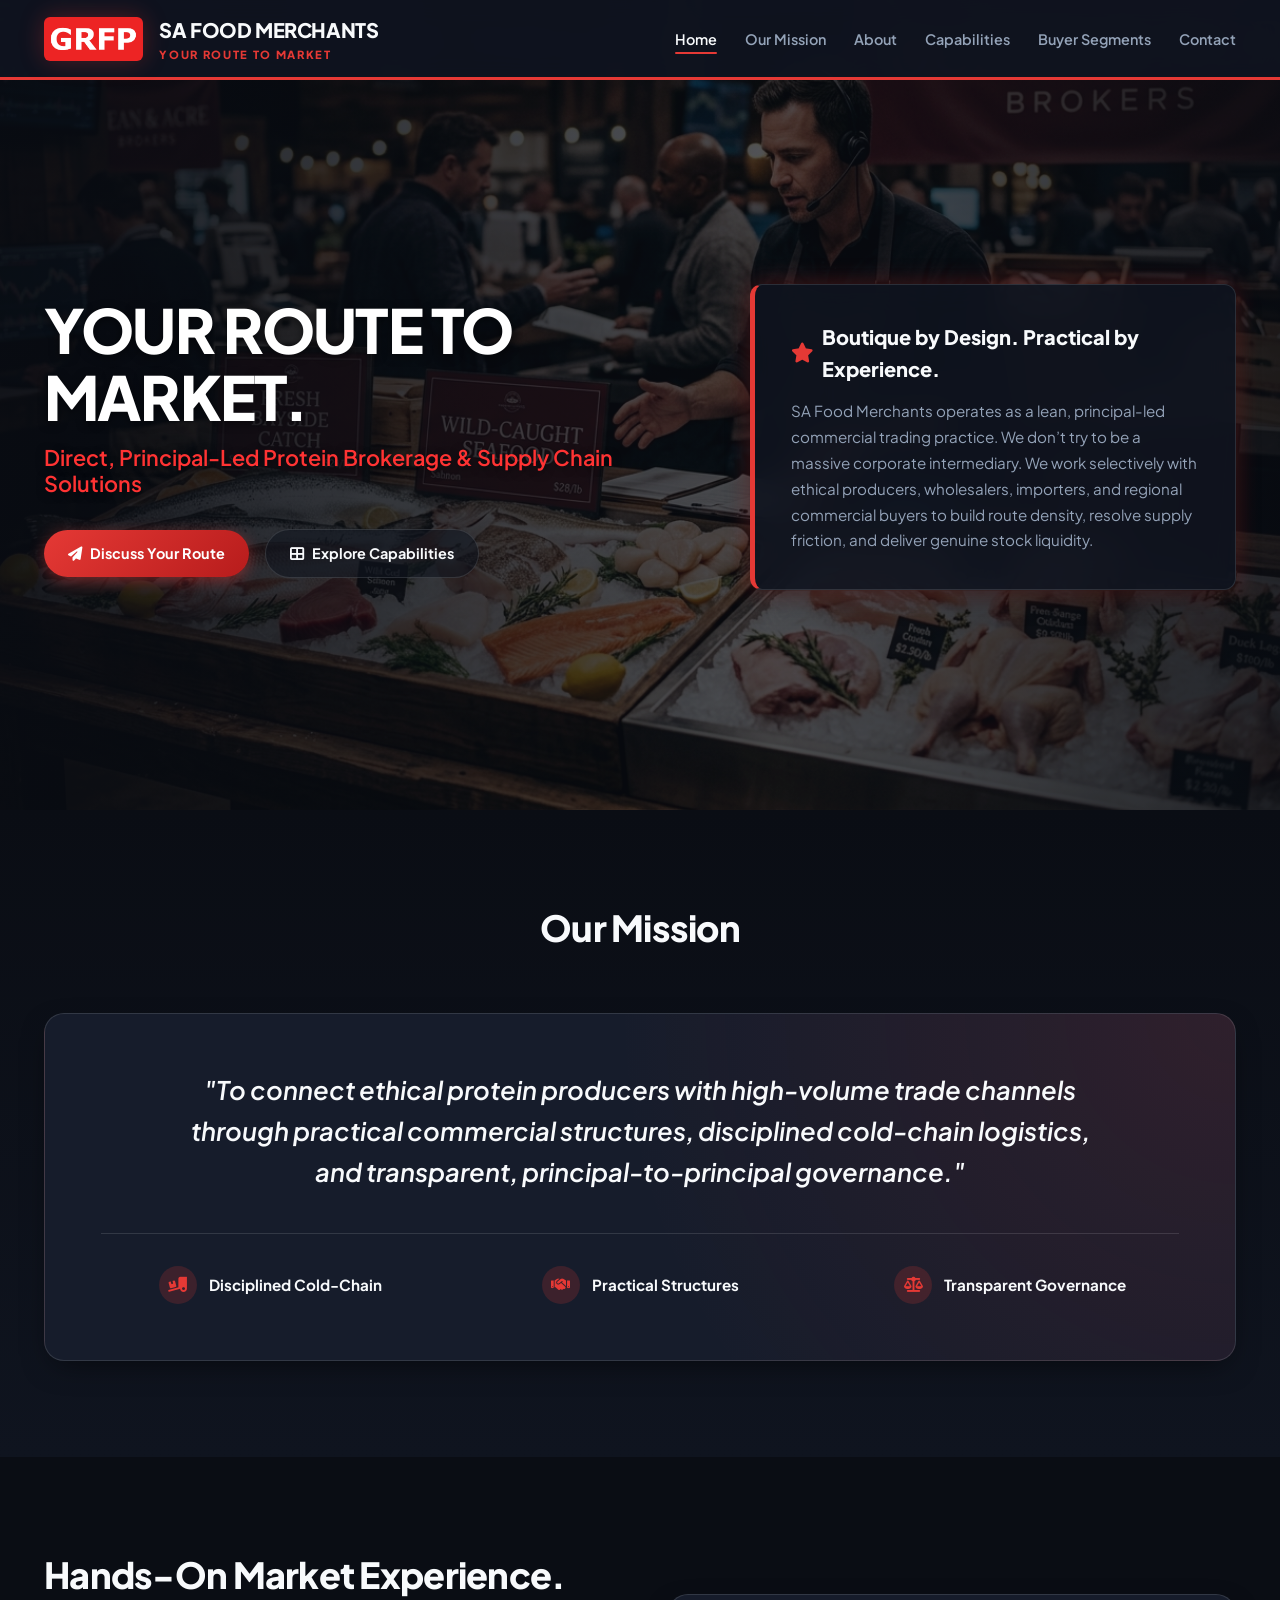
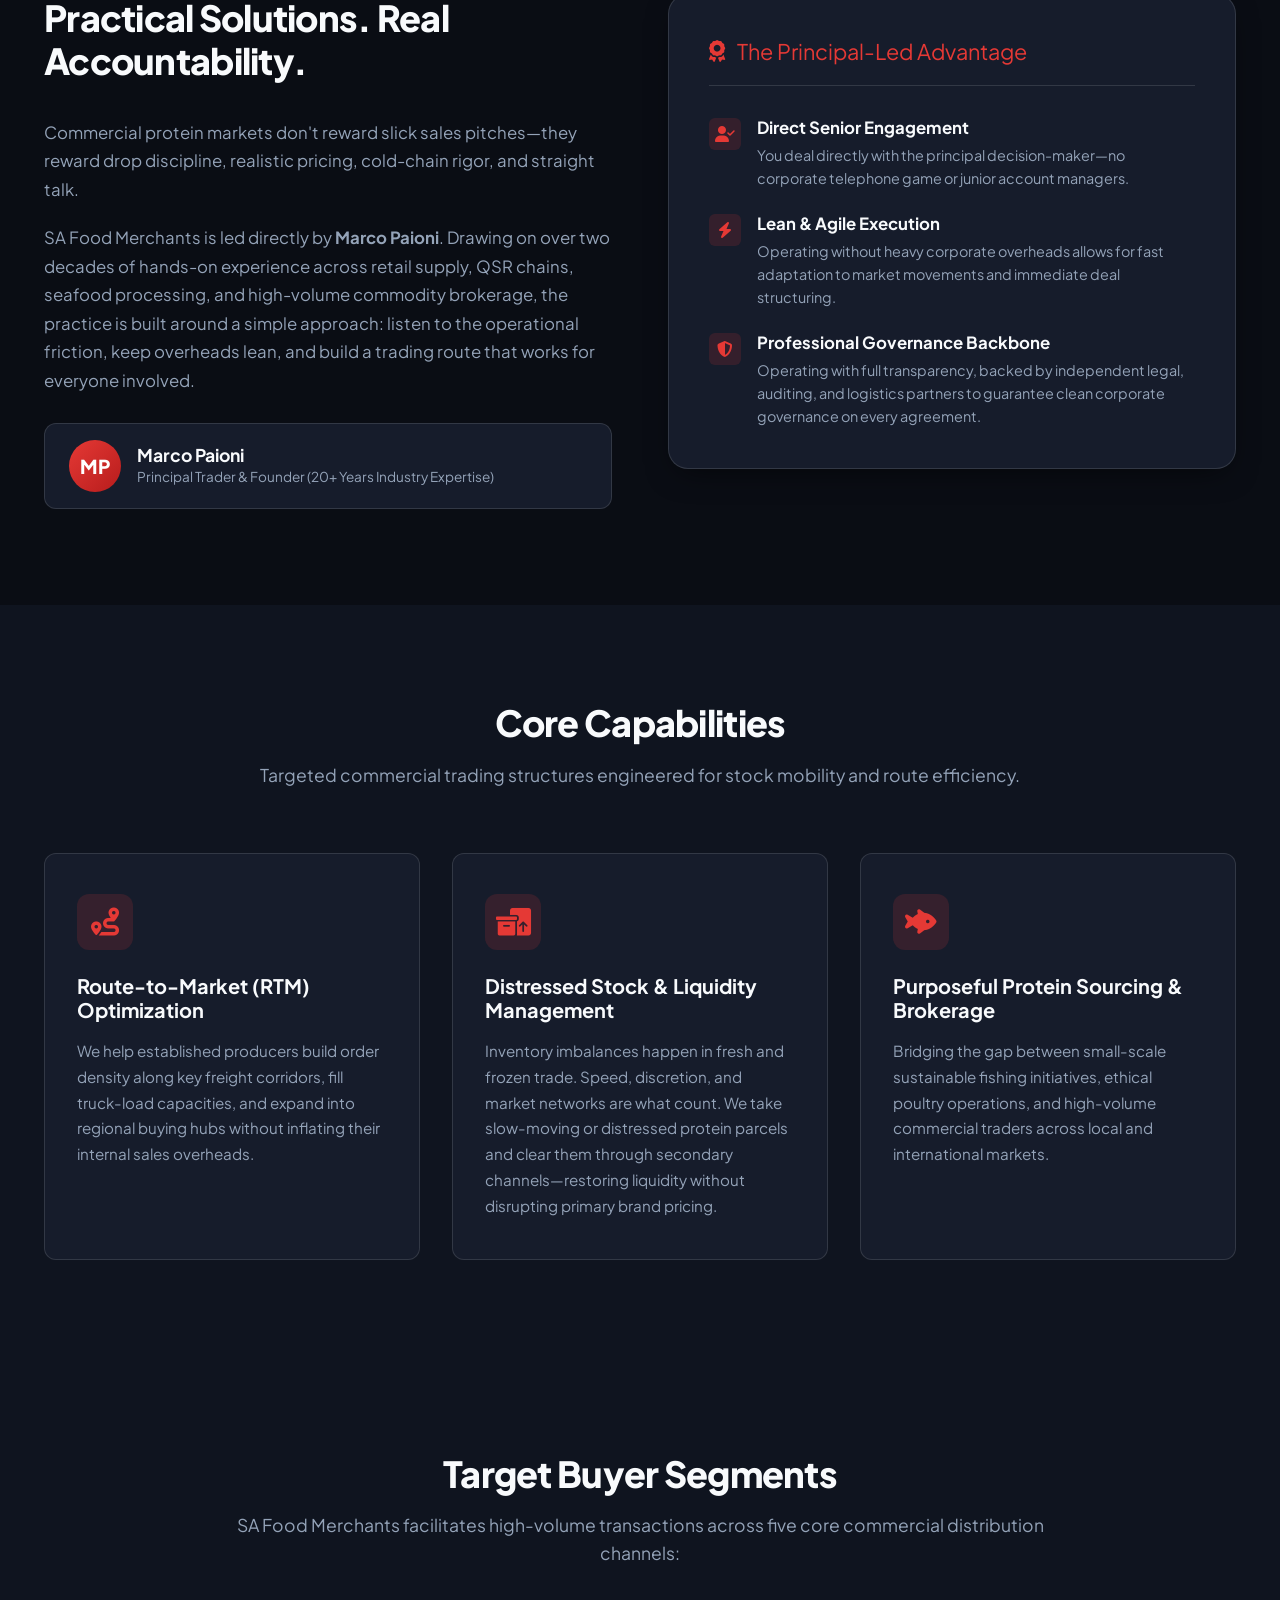
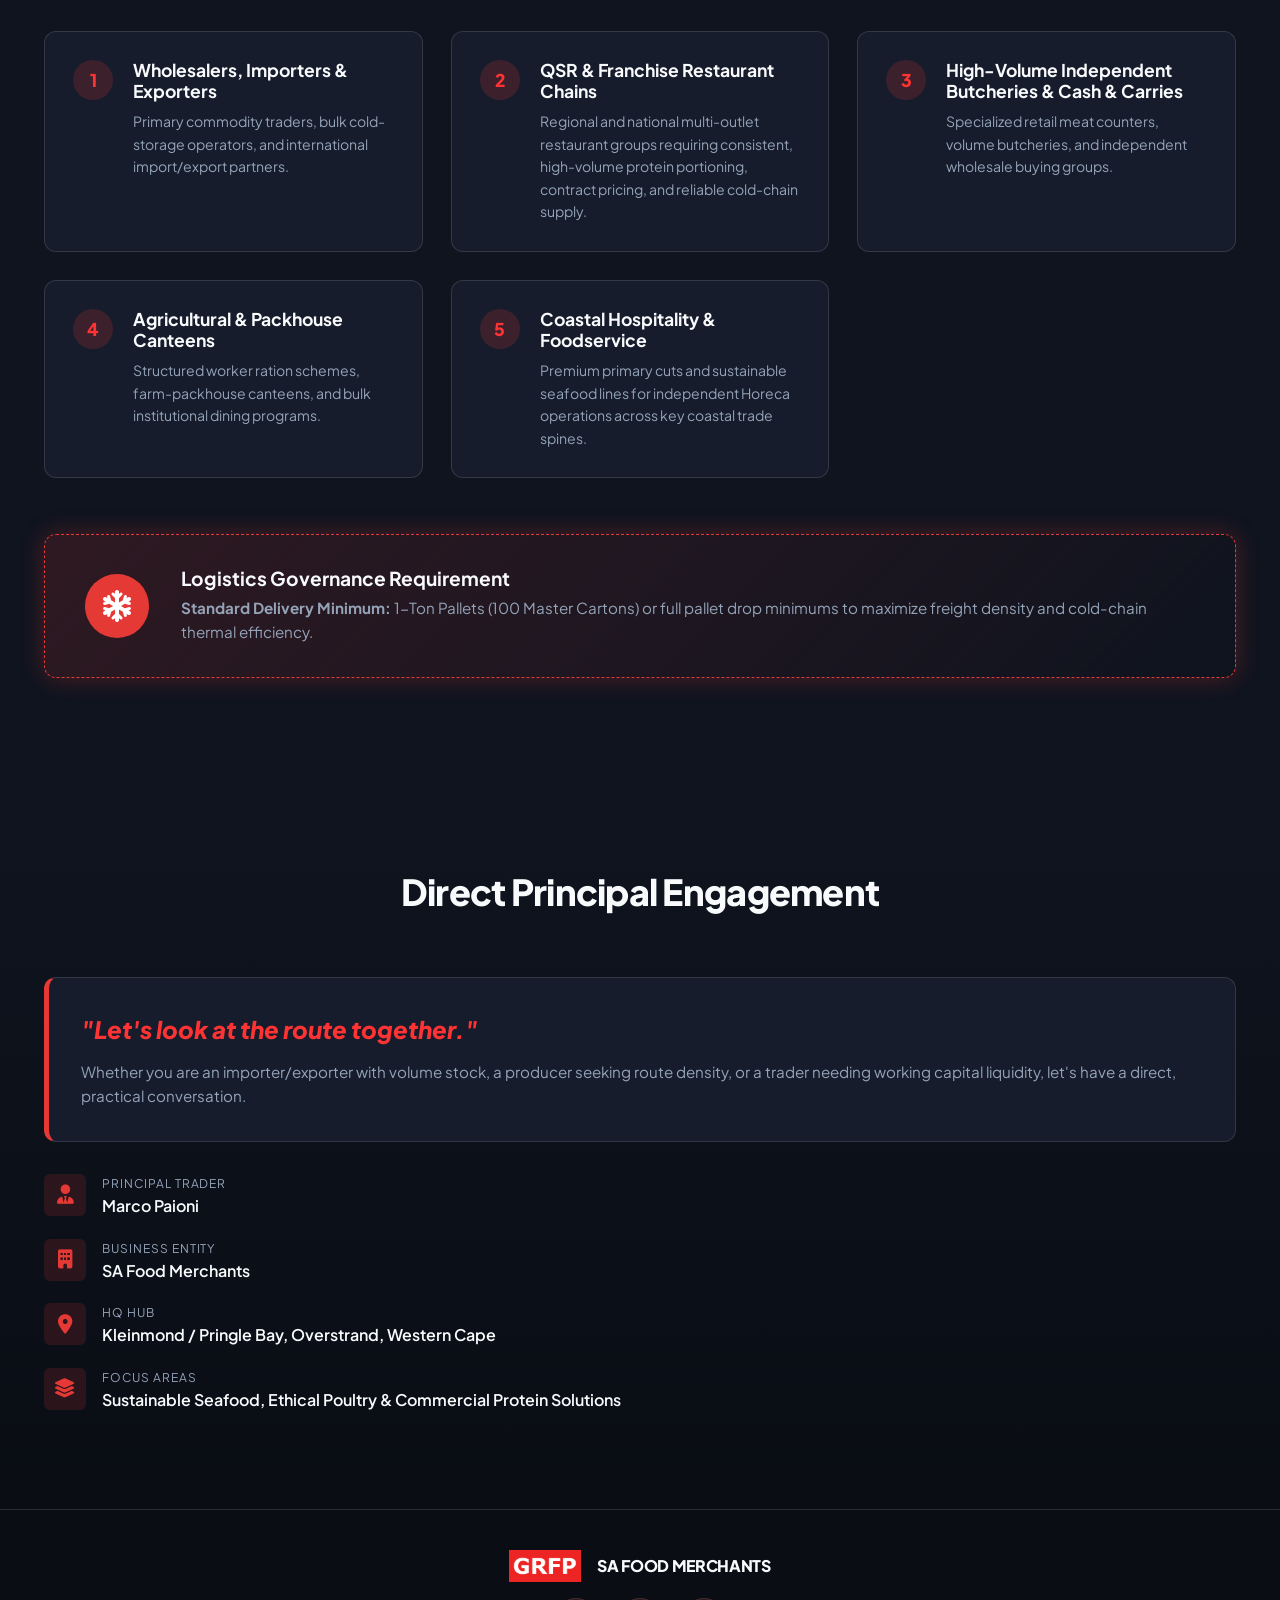
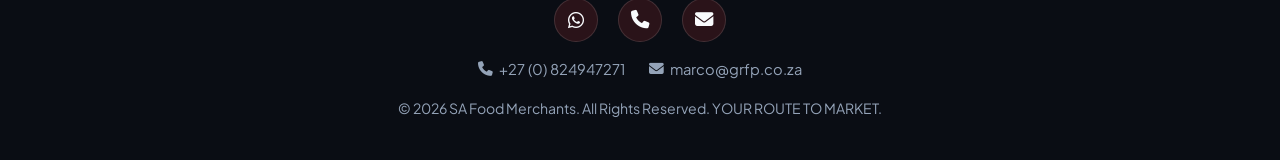
==== commit 5346815a: "refactor(ui): remove contact form and decorative badges Remove the interactive contact form, its ass" ====
--- a/index.html
+++ b/index.html
@@ -41,9 +41,6 @@
           <li><a href="#buyers" class="nav-link">Buyer Segments</a></li>
           <li><a href="#contact" class="nav-link">Contact</a></li>
         </ul>
-        <a href="#contact" class="btn btn-primary">
-          <i class="fas fa-comments"></i> Direct Engagement
-        </a>
       </nav>
     </div>
   </header>
@@ -53,9 +50,6 @@
     <div class="hero-bg-overlay"></div>
     <div class="container hero-grid">
       <div class="hero-text-content fade-in-up">
-        <div class="badge-pill">
-          <i class="fas fa-shield-halved"></i> Principal-Led Trading Practice
-        </div>
         <h1 class="hero-title">YOUR ROUTE TO MARKET.</h1>
         <h2 class="hero-subtitle">Direct, Principal-Led Protein Brokerage &amp; Supply Chain Solutions</h2>
         
@@ -86,7 +80,6 @@
   <section id="mission" class="mission-section section-padding">
     <div class="container">
       <div class="section-header fade-in-up">
-        <div class="badge-pill">Commercial Purpose</div>
         <h2 class="section-title">Our Mission</h2>
       </div>
 
@@ -119,7 +112,6 @@
       <div class="about-grid">
         <!-- Left: Text content -->
         <div class="about-content fade-in-up">
-          <div class="badge-pill">Leadership &amp; Practice</div>
           <h2 class="section-title">Hands-On Market Experience. Practical Solutions. Real Accountability.</h2>
           
           <p class="about-text">
@@ -180,7 +172,6 @@
   <section id="capabilities" class="section-padding" style="background: var(--bg-main);">
     <div class="container">
       <div class="section-header fade-in-up">
-        <div class="badge-pill">Solutions &amp; Services</div>
         <h2 class="section-title">Core Capabilities</h2>
         <p class="section-subtitle">Targeted commercial trading structures engineered for stock mobility and route efficiency.</p>
       </div>
@@ -226,7 +217,6 @@
   <section id="buyers" class="buyers-section section-padding">
     <div class="container">
       <div class="section-header fade-in-up">
-        <div class="badge-pill">Commercial Channels</div>
         <h2 class="section-title">Target Buyer Segments</h2>
         <p class="section-subtitle">
           SA Food Merchants facilitates high-volume transactions across five core commercial distribution channels:
@@ -299,7 +289,6 @@
   <section id="contact" class="contact-section section-padding">
     <div class="container">
       <div class="section-header fade-in-up">
-        <div class="badge-pill">Get In Touch</div>
         <h2 class="section-title">Direct Principal Engagement</h2>
       </div>
 
@@ -348,45 +337,6 @@
           </div>
         </div>
 
-        <!-- Right Column: Interactive Contact Form -->
-        <div class="contact-form-card fade-in-up">
-          <h3>Initiate Trade Discussion</h3>
-          <div id="formNotification" class="form-notification"></div>
-
-          <form id="contactForm">
-            <div class="form-group">
-              <label for="name">Your Name / Principal Contact *</label>
-              <input type="text" id="name" class="form-control" placeholder="e.g. John Smith" required>
-            </div>
-
-            <div class="form-group">
-              <label for="company">Company / Business Entity *</label>
-              <input type="text" id="company" class="form-control" placeholder="e.g. Atlantic Cold Storage Ltd" required>
-            </div>
-
-            <div class="form-group">
-              <label for="channel">Commercial Distribution Channel</label>
-              <select id="channel" class="form-control">
-                <option value="">-- Select Channel --</option>
-                <option value="Wholesale / Import / Export">Wholesalers, Importers &amp; Exporters</option>
-                <option value="QSR & Franchise Chains">QSR &amp; Franchise Restaurant Chains</option>
-                <option value="Butcheries & Cash & Carry">Independent Butcheries &amp; Cash &amp; Carries</option>
-                <option value="Agricultural Canteens">Agricultural &amp; Packhouse Canteens</option>
-                <option value="Coastal Hospitality">Coastal Hospitality &amp; Foodservice</option>
-                <option value="Producer / Supplier">Ethical Producer / Supplier</option>
-              </select>
-            </div>
-
-            <div class="form-group">
-              <label for="message">Route Requirement &amp; Volume Parameters *</label>
-              <textarea id="message" class="form-control" placeholder="Detail your stock parameters, freight corridor, or volume requirement..." required></textarea>
-            </div>
-
-            <button type="submit" class="btn btn-primary" style="width: 100%;">
-              <i class="fas fa-paper-plane"></i> Submit Direct Enquiry
-            </button>
-          </form>
-        </div>
       </div>
     </div>
   </section>
--- a/style.css
+++ b/style.css
@@ -699,7 +699,7 @@
 
 .contact-grid {
   display: grid;
-  grid-template-columns: 1fr 1.1fr;
+  grid-template-columns: 1fr;
   gap: 3.5rem;
 }
 
@@ -767,75 +767,6 @@
   font-size: 1rem;
   font-weight: 600;
   color: var(--text-main);
-}
-
-/* Contact Form Card */
-.contact-form-card {
-  background: var(--bg-card);
-  border: 1px solid var(--border-color);
-  border-radius: var(--radius-lg);
-  padding: 2.5rem;
-  box-shadow: var(--shadow-card);
-}
-
-.contact-form-card h3 {
-  font-size: 1.4rem;
-  margin-bottom: 1.5rem;
-}
-
-.form-group {
-  margin-bottom: 1.25rem;
-}
-
-.form-group label {
-  display: block;
-  font-size: 0.85rem;
-  font-weight: 600;
-  color: var(--text-muted);
-  margin-bottom: 0.5rem;
-}
-
-.form-control {
-  width: 100%;
-  padding: 0.85rem 1rem;
-  background: rgba(10, 13, 20, 0.7);
-  border: 1px solid var(--border-color);
-  border-radius: var(--radius-sm);
-  color: var(--text-main);
-  font-family: inherit;
-  font-size: 0.95rem;
-  transition: var(--transition);
-}
-
-.form-control:focus {
-  outline: none;
-  border-color: var(--grfp-red);
-  box-shadow: 0 0 10px rgba(229, 57, 53, 0.3);
-  background: rgba(10, 13, 20, 0.95);
-}
-
-select.form-control {
-  appearance: none;
-  background-image: url("data:image/svg+xml,%3Csvg xmlns='http://www.w3.org/2000/svg' width='16' height='16' viewBox='0 0 24 24' fill='none' stroke='%2394a3b8' stroke-width='2' stroke-linecap='round' stroke-linejoin='round'%3E%3Cpolyline points='6 9 12 15 18 9'%3E%3C/polyline%3E%3C/svg%3E");
-  background-repeat: no-repeat;
-  background-position: right 1rem center;
-}
-
-textarea.form-control {
-  resize: vertical;
-  min-height: 110px;
-}
-
-/* Modal / Toast Notification */
-.form-notification {
-  display: none;
-  padding: 1rem;
-  background: rgba(229, 57, 53, 0.15);
-  border: 1px solid var(--grfp-red);
-  border-radius: var(--radius-sm);
-  color: var(--text-main);
-  margin-bottom: 1rem;
-  font-size: 0.9rem;
 }
 
 /* Footer */
